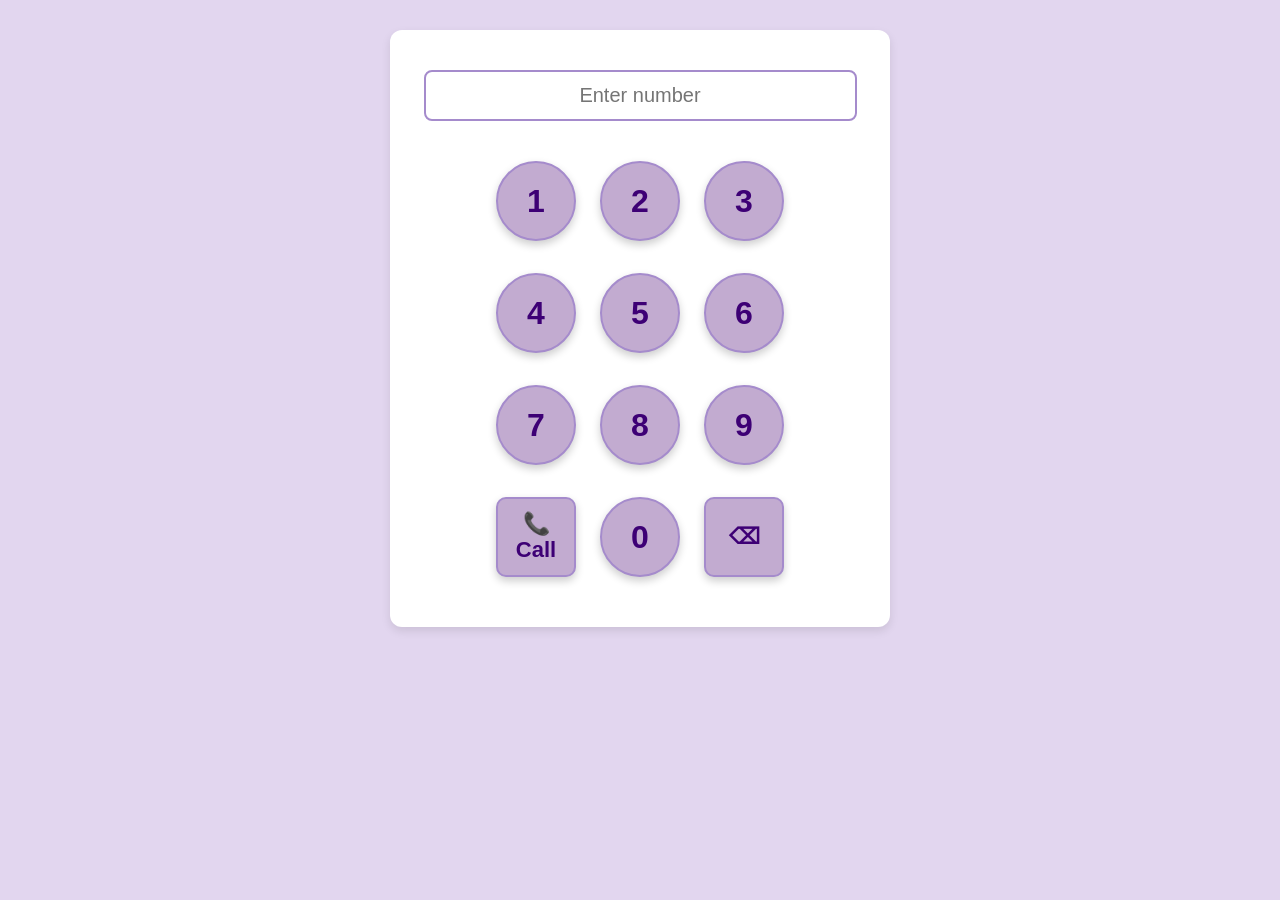
==== index.html @ 6aec9ab3 "Update index.html" ====
<!DOCTYPE html>
<html lang="en">
<head>
    <meta charset="UTF-8">
    <meta name="viewport" content="width=device-width, initial-scale=1.0, user-scalable=no, maximum-scale=1.0, viewport-fit=cover">
    <meta name="apple-mobile-web-app-capable" content="yes">
    <meta name="apple-mobile-web-app-status-bar-style" content="black-translucent">
    <meta name="apple-mobile-web-app-title" content="NUIM Phonebook">
    <link rel="apple-touch-icon" href="icon.png">
    <link rel="manifest" href="manifest.json">

    <title>NMH Phonebook</title>
    <link rel="stylesheet" href="styles.css">
</head>
<body>
    <div class="container">
        <!-- NMH Phone Dialer Section -->
        <section id="dialer-section">
            <input type="text" id="phoneNumber" placeholder="Enter number" readonly>
            <div class="dial-pad">
                <button>1</button>
                <button>2</button>
                <button>3</button>
                <button>4</button>
                <button>5</button>
                <button>6</button>
                <button>7</button>
                <button>8</button>
                <button>9</button>
                <button id="callButton">📞 Call</button>
                <button>0</button>
                <button id="clearButton">⌫</button>
            </div>
        </section>

        <!-- Phonebook Sections (Toggled) -->
        <section id="phonebook-container" style="display: none;">
            <button id="toggleDirectory">VA Phonebook</button>
            
        <!-- NMH Phonebook  -->
        <section id="phonebookSection">
            <h1>NMH Phonebook</h1>
            <input type="text" id="searchInput" placeholder="Search for names or numbers..." onkeyup="searchNames()">
            <ul id="phonebook">
         
<h2>General</h2>
        <ul>
  <li><strong>Cardiac Arrest:</strong> <a href="tel:3126955555">312-695-5555</a></li>
    <li><strong>IT Helpdesk:</strong> <a href="tel:3129264357">312-926-4357</a></li>
    <li><strong>NMFF Clinic:</strong> <a href="tel:3126958630">312-695-8630</a></li>
    <li><strong>Bed Assignment:</strong> <a href="tel:3129262051">312-926-2051</a></li>
    <li><strong>PTC:</strong> <a href="tel:3129267647">312-926-7647</a></li>
    <li><strong>External Transfer:</strong> <a href="tel:3129263321">312-926-3321</a></li>
    <li><strong>Physician Referral Svcs:</strong> <a href="tel:3129268400">312-926-8400</a></li>
        </ul>

<h2>Medicine Floors</h2>
        <ul>
 <li><strong>MICU:</strong> <a href="tel:3129265140">312-926-5140</a></li>
    <li><strong>MICU Charge RN:</strong> <a href="tel:3129265127">312-926-5127</a></li>
    <li><strong>MICU Fax:</strong> <a href="tel:3129269332">312-926-9332</a></li>
    <li><strong>CCU:</strong> <a href="tel:3129265172">312-926-5172</a></li>
    <li><strong>CCU Charge RN:</strong> <a href="tel:3129265673">312-926-5673</a></li>
    <li><strong>CCU Fax:</strong> <a href="tel:3129267294">312-926-7294</a></li>
    <li><strong>Cardiology:</strong> <a href="tel:3126941292">312-694-1292</a></li>
    <li><strong>Cardiology Fax:</strong> <a href="tel:3126941364">312-694-1364</a></li>
    <li><strong>11E:</strong> <a href="tel:3129262853">312-926-2853</a></li>
    <li><strong>13E:</strong> <a href="tel:3129262356">312-926-2356</a></li>
    <li><strong>13W:</strong> <a href="tel:3129262381">312-926-2381</a></li>
    <li><strong>14E:</strong> <a href="tel:3129262365">312-926-2365</a></li>
    <li><strong>15E:</strong> <a href="tel:3129262362">312-926-2362</a></li>
    <li><strong>Dialysis:</strong> <a href="tel:3129261696">312-926-1696</a></li>
    <li><strong>Prentice 14 N/S:</strong> <a href="tel:3124721410">312-472-1410</a></li>
    <li><strong>Prentice 15 N/S:</strong> <a href="tel:3124721510">312-472-1510</a></li>
    <li><strong>Prentice 16 N/S:</strong> <a href="tel:3124721610">312-472-1610</a></li>
    <li><strong>ER 1st Floor:</strong> <a href="tel:3129266222">312-926-6222</a></li>
    <li><strong>ER Mezzanine:</strong> <a href="tel:3129261095">312-926-1095</a></li>
        </ul>

<h2>Team Rooms</h2>
        <ul>
    <li><strong>Windows Room:</strong> <a href="tel:3129266691">312-926-6691</a></li>
    <li><strong>MICU:</strong> <a href="tel:3129261563">312-926-1563</a></li>
    <li><strong>CCU:</strong> <a href="tel:3129260783">312-926-0783</a></li>
    <li><strong>General Cardiology:</strong> <a href="tel:3126941437">312-694-1437</a></li>
    <li><strong>Hepatology:</strong> <a href="tel:3129265442">312-926-5442</a></li>
    <li><strong>Oncology- Red:</strong> <a href="tel:3124721539">312-472-1539</a></li>
    <li><strong>Oncology - Green (incorrect):</strong> <a href="tel:3124721439">312-472-1439</a></li>
        </ul>

<h2>Pharmacy</h2>
        <ul>
    <li><strong>Outpatient - Walgreen's:</strong> <a href="tel:3129511084">312-951-1084</a></li>
    <li><strong>Outpatient - Walgreen's Fax:</strong> <a href="tel:3129511227">312-951-1227</a></li>
    <li><strong>Inpatient Pharmacy:</strong> <a href="tel:3129265147">312-926-5147 (option 4)</a></li>
    <li><strong>Prentice:</strong> <a href="tel:3124723790">312-472-3790</a></li>
    <li><strong>General Cardiology:</strong> <a href="tel:3126941292">312-694-1292</a></li>
    <li><strong>Hepatology:</strong> <a href="tel:3126941364">312-694-1364</a></li>
    <li><strong>Oncology - Red:</strong> <a href="tel:3129268222">312-926-8222</a></li>
    <li><strong>Oncology - Green (incorrect):</strong> <a href="tel:3129268222">312-926-8222</a></li>
        </ul>

<h2>Laboratory</h2>
        <ul>
    <li><strong>Specimen Receiving:</strong> <a href="tel:3129267970">312-926-7970</a></li>
    <li><strong>ABG:</strong> <a href="tel:3129265174">312-926-5174</a></li>
    <li><strong>Autopsy:</strong> <a href="tel:3129263212">312-926-3212</a></li>
    <li><strong>Blood Bank:</strong> <a href="tel:3129262513">312-926-2513</a></li>
    <li><strong>Chemistry:</strong> <a href="tel:3129267536">312-926-7536</a></li>
    <li><strong>Flow Cytometry:</strong> <a href="tel:3129267360">312-926-7360</a></li>
    <li><strong>Heme/Cell Count:</strong> <a href="tel:3129263200">312-926-3200</a></li>
    <li><strong>Chemistry:</strong> <a href="tel:3129267536">312-926-7536</a></li>
    <li><strong>Hemostasis:</strong> <a href="tel:3129262428">312-926-2428</a></li>
    <li><strong>Micro:</strong> <a href="tel:3129263202">312-926-3202</a></li>
    <li><strong>Molecular:</strong> <a href="tel:3129264384">312-926-4384</a></li>
    <li><strong>Pathology:</strong> <a href="tel:3129263211">312-926-3211</a></li>
    <li><strong>BmBx:</strong> <a href="tel:3129268501">312-926-8501</a></li>
    <li><strong>Send-out:</strong> <a href="tel:3129261200">312-926-1200</a></li>
</ul>

<h2>Radiology</h2>
        <ul>
 <li><strong>After Hours Reading:</strong> <a href="tel:3129267038">312-926-7038</a></li>
    <li><strong>General Radiology:</strong> <a href="tel:3129265105">312-926-5105</a></li>
    <li><strong>MSK Reading:</strong> <a href="tel:3129267218">312-926-7218</a></li>
    <li><strong>Prentice XR:</strong> <a href="tel:3124720532">312-472-0532</a></li>
    <li><strong>CT Order/Protocol:</strong> <a href="tel:3129265314">312-926-5314</a></li>
    <li><strong>Prentice CT:</strong> <a href="tel:3124720559">312-472-0559</a></li>
    <li><strong>Body Reading:</strong> <a href="tel:3129265894">312-926-5894</a></li>
    <li><strong>Chest Reading:</strong> <a href="tel:3129265204">312-926-5204</a></li>
    <li><strong>MSK Reading:</strong> <a href="tel:3129267034">312-926-7034</a></li>
    <li><strong>ENT Reading:</strong> <a href="tel:3129262042">312-926-2042</a></li>
    <li><strong>MRI Order/Protocol:</strong> <a href="tel:3129264333">312-926-4333</a></li>
    <li><strong>MRI Fax:</strong> <a href="tel:3129266452">312-926-6452</a></li>
    <li><strong>MRI Prentice MR:</strong> <a href="tel:3124720556">312-472-0556</a></li>
    <li><strong>MRI Body Reading:</strong> <a href="tel:3129261810">312-926-1810</a></li>
    <li><strong>MRI Cardiac Reading:</strong> <a href="tel:3129261838">312-926-1838</a></li>
    <li><strong>MRI Neuro Reading:</strong> <a href="tel:3129264408">312-926-4408</a></li>
    <li><strong>Interventional Radiology:</strong> <a href="tel:3129265200">312-926-5200</a></li>
    <li><strong>Nuclear:</strong> <a href="tel:3129262320">312-926-2320</a></li>
    <li><strong>Ultrasound Ordering:</strong> <a href="tel:3129267032">312-926-7032</a></li>
    <li><strong>Ultrasound Reading:</strong> <a href="tel:3129262761">312-926-2761</a></li>
    <li><strong>Duplex:</strong> <a href="tel:3129265809">312-926-5809</a></li>
    <li><strong>PETCT:</strong> <a href="tel:3129263762">312-926-3762</a></li>
        </ul>

<h2>Services</h2>
        <ul>
 <li><strong>Cardiac Cath - General:</strong> 8 Flr <a href="tel:3129265135">312-926-5135</a></li>
    <li><strong>Cardiac Cath Back Line:</strong> <a href="tel:3129265176">312-926-5176</a></li>
    <li><strong>Cardiac Nuc Stress:</strong> 8 Flr <a href="tel:3129267486">312-926-7486</a></li>
    <li><strong>Echo (rest/stress):</strong> 8 Flr <a href="tel:3129262629">312-926-2629</a></li>
    <li><strong>Holter:</strong> <a href="tel:3126954965">312-695-4965</a></li>
    <li><strong>Coumadin Clinic:</strong> <a href="tel:3126954965">312-695-4965</a></li>
    <li><strong>TPN:</strong> Pager 5-7161</li>
    <li><strong>Respiratory:</strong> Pager "resp"</li>
    <li><strong>PFT Lab:</strong> <a href="tel:3129264194">312-926-4194</a></li>
    <li><strong>Medicar:</strong> <a href="tel:3129269883">312-926-9883</a></li>
    <li><strong>RIC (PM&R consult):</strong> <a href="tel:3122381058">312-238-1058</a></li>
    <li><strong>PT (Weekends):</strong> Pager 5-7685</li>
    <li><strong>Ballert:</strong> <a href="tel:3127874400">312-787-4400</a></li>
    <li><strong>Courier:</strong> <a href="tel:8558445227">855-844-5227</a></li>
    <li><strong>Weekend SW:</strong> Pager 5-3025</li>
    <li><strong>Environmental Svs:</strong> <a href="tel:3126957271">312-695-7271</a></li>
    <li><strong>Maintenance:</strong> <a href="tel:3129268888">312-926-8888</a></li>
    <li><strong>Medical Records:</strong> <a href="tel:3129263376">312-926-3376</a></li>
    <li><strong>Imaging Disk Request:</strong> <a href="tel:3129265510">312-926-5510</a></li>
</ul>
        </ul>
            </ul> </section>

   <section id="vaPhonebookSection" style="display: none;">
            <h1>VA Phonebook</h1>
            
    <ul>
        <li><strong>JBVAMC Test 1:</strong> 312-569-8387</li>
        <li><strong>JBVAMC Test 2:</strong> 312-569-8387</li>
        <li><strong>JBVAMC Test 3:</strong> 312-569-8387</li>
        <li><strong>JBVAMC Test 4:</strong> 312-569-8387</li>
        <li><strong>JBVAMC Test 5:</strong> 312-569-8387</li>    </ul> </section>

  <!-- Toggle Buttons -->
<div class="container">
    <button id="toggleView">Go to NMH Phonebook</button>
    <button id="toggleDirectory">Go to VA Phonebook</button>
</div>

    <script src="script.js"></script>

</body>
</html>
---- styles.css ----
/* General Reset */
html, body {
    touch-action: manipulation;
    background: #E2D6EF;  /* Light muted lavender */
    color: #333333;  /* Dark gray for readability */
    font-family: 'Arial', sans-serif;
    text-align: left;
    margin: 0;
    padding: 0;
}

/* Fullscreen Mobile Fix */
html, body {

    -webkit-touch-callout: none;
    -webkit-user-select: none;
    user-select: none;
    touch-action: none;

}

/* Container Styling */
.container {
    width: 90%;
    max-width: 450px;
    margin: 30px auto;
    background: #FFFFFF; /* Clean white background for contrast */
    padding: 25px;
    box-shadow: 0px 4px 10px rgba(0, 0, 0, 0.1);
    border-radius: 12px;
    text-align: center;
}

/* Header Text */
h1 {
    font-size: 22px;
    color: #3D0075; /* Deep purple for branding */
}

h2 {
    font-size: 20px;
    margin-left: 0;
    padding-left: 0; 
    color: #5A268D;
    font-weight: bold;
    text-align: left; 
}



/* Input Fields */
input {
    width: 90%;
    padding: 12px;
    font-size: 20px;
    text-align: center;
    margin: 15px 0;
    border: 2px solid #A58BCC; /* Soft lavender border */
    border-radius: 8px;
    background: #FFFFFF;
    color: #3D0075;
    outline: none;
}

input:focus {
    border-color: #8360B9; /* Muted violet */
}

/* Dial Pad Styling */
.dial-pad {
    display: grid;
    grid-template-columns: repeat(3, 1fr);
    gap: 12px;
    justify-content: center;
    padding: 15px;
    max-width: 300px;
    margin: 0 auto;
}

.dial-pad button {
    padding: 20px;
    font-size: 32px;
    font-weight: bold;
    background: #C2ABD0;  /* Deep Royal Purple */
    color: #3D0075;
    border: 2px solid #A58BCC;  /* Light Lavender Border */
    border-radius: 50%;  /* Circular buttons like iPhone */
    cursor: pointer;
    width: 80px;
    height: 80px;
    display: flex;
    justify-content: center;
    align-items: center;
    transition: background 0.3s ease-in-out, transform 0.2s;
    box-shadow: 0px 4px 8px rgba(0, 0, 0, 0.2);  /* Soft shadow for depth */
}

.dial-pad button:hover {
    background: #A58BCC; /* Lighter Violet */
    border-color: #8360B9; /* Slightly brighter border on hover */
    transform: scale(1.05); /* Slight pop effect */
}

.dial-pad button:active {
    background: #8360B9; /* Darker press effect */
    box-shadow: 0px 2px 4px rgba(0, 0, 0, 0.2);
}

/* Special styling for Call and Clear buttons */
#callButton {
    background: #C2ABD0; /* Soft Lavender */
    color: #3D0075; /* Deep Purple Text */
    border: 2px solid #A58BCC;
    font-size: 22px;
    font-weight: bold;
    padding: 12px 20px;
    border-radius: 10px;
    transition: background 0.3s, transform 0.2s;
}

#callButton:hover {
    background: #A58BCC;
    transform: scale(1.05);
}

#clearButton {
    background: #C2ABD0; /* Soft Lavender */
    color: #3D0075;
    border: 2px solid #A58BCC;
    font-size: 22px;
    font-weight: bold;
    padding: 12px 20px;
    border-radius: 10px;
    transition: background 0.3s, transform 0.2s;
}

#clearButton:hover {
    background: #A58BCC;
    transform: scale(1.05);
}


/* Phonebook List Styling */
ul#phonebook {
    list-style-type: none;
    padding: 0; /* ✅ Ensures proper alignment */
    margin: 0;
    max-height: 60vh;
    overflow-y: auto;
    border: 1px solid #A58BCC;
    border-radius: 8px;
    background: #FFFFFF;
    scrollbar-width: thin;
    scrollbar-color: #A58BCC #E2D6EF;
    -webkit-overflow-scrolling: touch;
    user-select: text; /* ✅ Allows selecting text */
    -webkit-user-select: text;
}

}

ul#phonebook li {
    display: flex;
    justify-content: space-between; /* ✅ Ensures full justification */
    align-items: center; /* ✅ Keeps text vertically aligned */
    padding: 12px 15px; /* ✅ Balanced spacing */
    border-bottom: 1px solid #C8B0DD;
    font-size: 18px;
    text-align: left; /* ✅ Ensures proper text alignment */
    width: 100%; /* ✅ Makes sure the text spans full width */
}

ul#phonebook li a {
    text-decoration: none; /* ✅ Removes underline */
    color: #3D0075; /* ✅ Matches theme */
    font-weight: bold;
    flex-grow: 1; /* ✅ Ensures numbers align correctly */
    text-align: right; /* ✅ Aligns numbers to the right */
}

ul#phonebook li a:hover {
    color: #5A268D; /* ✅ Slightly lighter purple when hovered */
}



ul#phonebook li:last-child {
    border-bottom: none;
}

ul#phonebook li strong {
    color: #3D0075; 
}


/* Style the scrollbar (for Chrome, Edge, Safari) */
ul#phonebook::-webkit-scrollbar {
    width: 6px; 
}

ul#phonebook::-webkit-scrollbar-track {
    background: #E2D6EF; 
    border-radius: 10px;
}

ul#phonebook::-webkit-scrollbar-thumb {
    background: #A58BCC;
    border-radius: 10px;
}

ul#phonebook::-webkit-scrollbar-thumb:hover {
    background: #8360B9; 
}

/* Responsive Optimization for Mobile */
@media (max-width: 600px) {
    ul#phonebook {
        max-height: 50vh; 
        padding: 8px;
        width: 100%;
    }
}
/* Buttons */
button {
    margin-top: 15px;
    padding: 12px 20px;
    font-size: 18px;
    background: #3D0075; /* Deep Purple */
    color: #FFFFFF;
    border: none;
    border-radius: 5px;
    cursor: pointer;
    transition: background 0.3s ease-in-out;
}

button:hover {
    background: #8360B9;
}

/* Styling for Toggle Button */
#toggleView {
    background: #C2ABD0; 
    color: #3D0075;
    font-weight: bold;
    border: 2px solid #A58BCC;
    padding: 12px 20px;
    border-radius: 10px;
    transition: background 0.3s, transform 0.2s;
}

#toggleView:hover {
    background: #A58BCC;
    transform: scale(1.05);
}


/* Responsive Design for Mobile */
@media (max-width: 600px) {
    .container {
        width: 95%;
        padding: 15px;
    }

    .dial-pad button {
        padding: 15px;
        font-size: 20px;
    }

    input {
        font-size: 18px;
    }

    ul#phonebook li {
        font-size: 16px;
    }
}

/* Button Styling */
button {
    display: block;
    width: 90%;
    margin: 10px auto;
    padding: 12px 20px;
    font-size: 18px;
    background: #5A268D;
    color: white;
    border: none;
    border-radius: 8px;
    cursor: pointer;
    text-align: center;
}

button:hover {
    background: #8360B9;
}

/* Ensure Containers Are Centered */
.container {
    text-align: center;
}

/* Phonebook Sections */
#phonebook-container {
    text-align: left;
    width: 100%;
}

/* Adjust Toggle Buttons */
#toggleView,
#toggleDirectory {
    display: block;
    width: 90%;
    margin: 10px auto;
    padding: 12px 20px;
    font-size: 18px;
    background: #C2ABD0;
    color: #3D0075;
    border: 2px solid #A58BCC;
    border-radius: 10px;
    cursor: pointer;
    text-align: center;
    transition: background 0.3s ease-in-out, transform 0.2s;
}

#toggleView:hover,
#toggleDirectory:hover {
    background: #A58BCC;
    transform: scale(1.05);
}
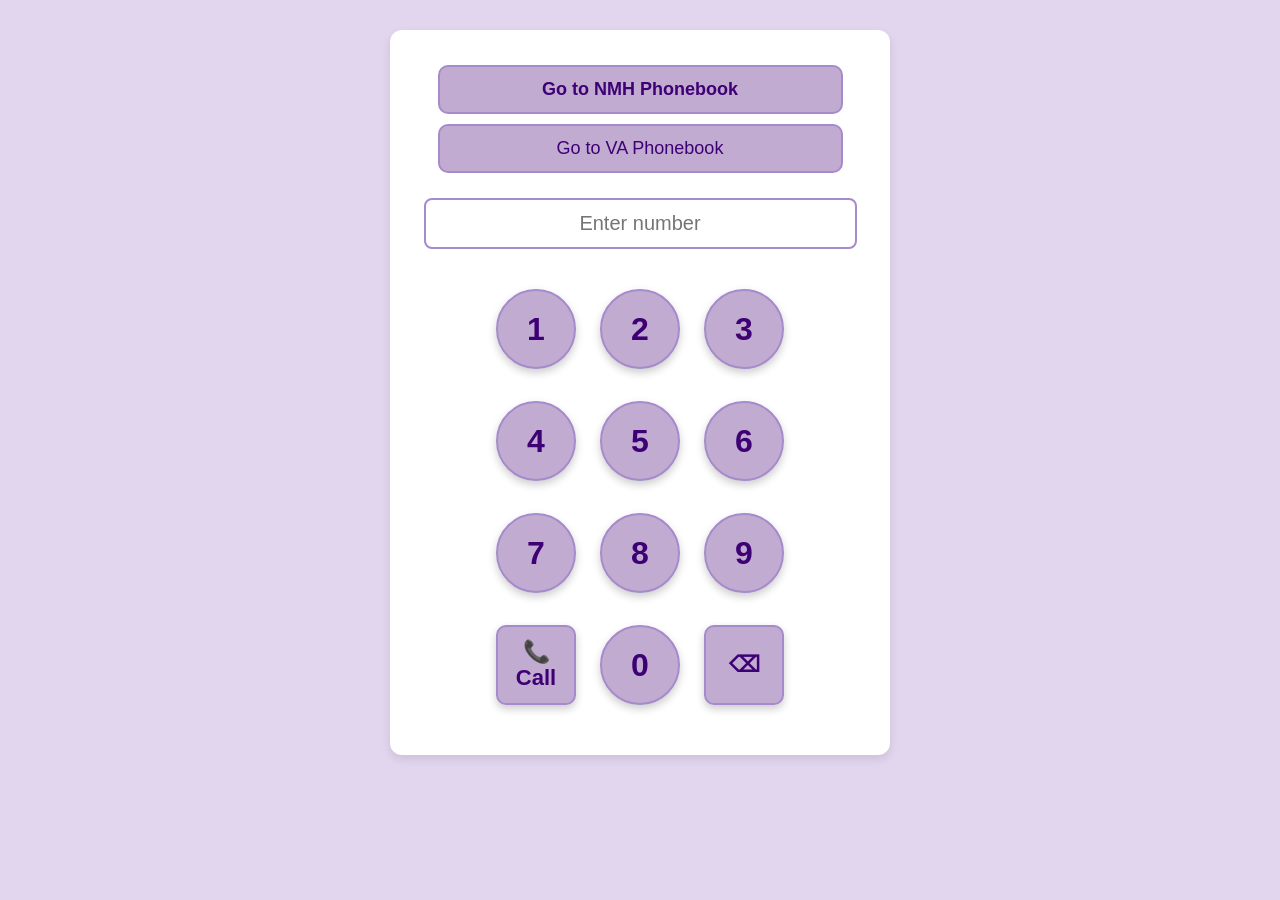
==== commit 11c6b30b: "Update index.html" ====
--- a/index.html
+++ b/index.html
@@ -8,12 +8,15 @@
     <meta name="apple-mobile-web-app-title" content="NUIM Phonebook">
     <link rel="apple-touch-icon" href="icon.png">
     <link rel="manifest" href="manifest.json">
-
     <title>NMH Phonebook</title>
     <link rel="stylesheet" href="styles.css">
 </head>
 <body>
     <div class="container">
+        <!-- Toggle Buttons -->
+        <button id="toggleView">Go to NMH Phonebook</button>
+        <button id="toggleDirectory">Go to VA Phonebook</button>
+
         <!-- NMH Phone Dialer Section -->
         <section id="dialer-section">
             <input type="text" id="phoneNumber" placeholder="Enter number" readonly>
@@ -33,160 +36,42 @@
             </div>
         </section>
 
-        <!-- Phonebook Sections (Toggled) -->
+        <!-- Phonebook Sections -->
         <section id="phonebook-container" style="display: none;">
-            <button id="toggleDirectory">VA Phonebook</button>
-            
-        <!-- NMH Phonebook  -->
-        <section id="phonebookSection">
-            <h1>NMH Phonebook</h1>
-            <input type="text" id="searchInput" placeholder="Search for names or numbers..." onkeyup="searchNames()">
-            <ul id="phonebook">
-         
-<h2>General</h2>
-        <ul>
-  <li><strong>Cardiac Arrest:</strong> <a href="tel:3126955555">312-695-5555</a></li>
-    <li><strong>IT Helpdesk:</strong> <a href="tel:3129264357">312-926-4357</a></li>
-    <li><strong>NMFF Clinic:</strong> <a href="tel:3126958630">312-695-8630</a></li>
-    <li><strong>Bed Assignment:</strong> <a href="tel:3129262051">312-926-2051</a></li>
-    <li><strong>PTC:</strong> <a href="tel:3129267647">312-926-7647</a></li>
-    <li><strong>External Transfer:</strong> <a href="tel:3129263321">312-926-3321</a></li>
-    <li><strong>Physician Referral Svcs:</strong> <a href="tel:3129268400">312-926-8400</a></li>
-        </ul>
+            <!-- NMH Phonebook -->
+            <section id="phonebookSection">
+                <h1>NMH Phonebook</h1>
+                <input type="text" id="searchInput" placeholder="Search for names or numbers..." onkeyup="searchNames()">
+                <ul id="phonebook">
+                    <h2>General</h2>
+                    <ul>
+                        <li><strong>Cardiac Arrest:</strong> <a href="tel:3126955555">312-695-5555</a></li>
+                        <li><strong>IT Helpdesk:</strong> <a href="tel:3129264357">312-926-4357</a></li>
+                        <li><strong>NMFF Clinic:</strong> <a href="tel:3126958630">312-695-8630</a></li>
+                    </ul>
 
-<h2>Medicine Floors</h2>
-        <ul>
- <li><strong>MICU:</strong> <a href="tel:3129265140">312-926-5140</a></li>
-    <li><strong>MICU Charge RN:</strong> <a href="tel:3129265127">312-926-5127</a></li>
-    <li><strong>MICU Fax:</strong> <a href="tel:3129269332">312-926-9332</a></li>
-    <li><strong>CCU:</strong> <a href="tel:3129265172">312-926-5172</a></li>
-    <li><strong>CCU Charge RN:</strong> <a href="tel:3129265673">312-926-5673</a></li>
-    <li><strong>CCU Fax:</strong> <a href="tel:3129267294">312-926-7294</a></li>
-    <li><strong>Cardiology:</strong> <a href="tel:3126941292">312-694-1292</a></li>
-    <li><strong>Cardiology Fax:</strong> <a href="tel:3126941364">312-694-1364</a></li>
-    <li><strong>11E:</strong> <a href="tel:3129262853">312-926-2853</a></li>
-    <li><strong>13E:</strong> <a href="tel:3129262356">312-926-2356</a></li>
-    <li><strong>13W:</strong> <a href="tel:3129262381">312-926-2381</a></li>
-    <li><strong>14E:</strong> <a href="tel:3129262365">312-926-2365</a></li>
-    <li><strong>15E:</strong> <a href="tel:3129262362">312-926-2362</a></li>
-    <li><strong>Dialysis:</strong> <a href="tel:3129261696">312-926-1696</a></li>
-    <li><strong>Prentice 14 N/S:</strong> <a href="tel:3124721410">312-472-1410</a></li>
-    <li><strong>Prentice 15 N/S:</strong> <a href="tel:3124721510">312-472-1510</a></li>
-    <li><strong>Prentice 16 N/S:</strong> <a href="tel:3124721610">312-472-1610</a></li>
-    <li><strong>ER 1st Floor:</strong> <a href="tel:3129266222">312-926-6222</a></li>
-    <li><strong>ER Mezzanine:</strong> <a href="tel:3129261095">312-926-1095</a></li>
-        </ul>
+                    <h2>Medicine Floors</h2>
+                    <ul>
+                        <li><strong>MICU:</strong> <a href="tel:3129265140">312-926-5140</a></li>
+                        <li><strong>MICU Charge RN:</strong> <a href="tel:3129265127">312-926-5127</a></li>
+                        <li><strong>MICU Fax:</strong> <a href="tel:3129269332">312-926-9332</a></li>
+                    </ul>
+                </ul>
+            </section>
 
-<h2>Team Rooms</h2>
-        <ul>
-    <li><strong>Windows Room:</strong> <a href="tel:3129266691">312-926-6691</a></li>
-    <li><strong>MICU:</strong> <a href="tel:3129261563">312-926-1563</a></li>
-    <li><strong>CCU:</strong> <a href="tel:3129260783">312-926-0783</a></li>
-    <li><strong>General Cardiology:</strong> <a href="tel:3126941437">312-694-1437</a></li>
-    <li><strong>Hepatology:</strong> <a href="tel:3129265442">312-926-5442</a></li>
-    <li><strong>Oncology- Red:</strong> <a href="tel:3124721539">312-472-1539</a></li>
-    <li><strong>Oncology - Green (incorrect):</strong> <a href="tel:3124721439">312-472-1439</a></li>
-        </ul>
-
-<h2>Pharmacy</h2>
-        <ul>
-    <li><strong>Outpatient - Walgreen's:</strong> <a href="tel:3129511084">312-951-1084</a></li>
-    <li><strong>Outpatient - Walgreen's Fax:</strong> <a href="tel:3129511227">312-951-1227</a></li>
-    <li><strong>Inpatient Pharmacy:</strong> <a href="tel:3129265147">312-926-5147 (option 4)</a></li>
-    <li><strong>Prentice:</strong> <a href="tel:3124723790">312-472-3790</a></li>
-    <li><strong>General Cardiology:</strong> <a href="tel:3126941292">312-694-1292</a></li>
-    <li><strong>Hepatology:</strong> <a href="tel:3126941364">312-694-1364</a></li>
-    <li><strong>Oncology - Red:</strong> <a href="tel:3129268222">312-926-8222</a></li>
-    <li><strong>Oncology - Green (incorrect):</strong> <a href="tel:3129268222">312-926-8222</a></li>
-        </ul>
-
-<h2>Laboratory</h2>
-        <ul>
-    <li><strong>Specimen Receiving:</strong> <a href="tel:3129267970">312-926-7970</a></li>
-    <li><strong>ABG:</strong> <a href="tel:3129265174">312-926-5174</a></li>
-    <li><strong>Autopsy:</strong> <a href="tel:3129263212">312-926-3212</a></li>
-    <li><strong>Blood Bank:</strong> <a href="tel:3129262513">312-926-2513</a></li>
-    <li><strong>Chemistry:</strong> <a href="tel:3129267536">312-926-7536</a></li>
-    <li><strong>Flow Cytometry:</strong> <a href="tel:3129267360">312-926-7360</a></li>
-    <li><strong>Heme/Cell Count:</strong> <a href="tel:3129263200">312-926-3200</a></li>
-    <li><strong>Chemistry:</strong> <a href="tel:3129267536">312-926-7536</a></li>
-    <li><strong>Hemostasis:</strong> <a href="tel:3129262428">312-926-2428</a></li>
-    <li><strong>Micro:</strong> <a href="tel:3129263202">312-926-3202</a></li>
-    <li><strong>Molecular:</strong> <a href="tel:3129264384">312-926-4384</a></li>
-    <li><strong>Pathology:</strong> <a href="tel:3129263211">312-926-3211</a></li>
-    <li><strong>BmBx:</strong> <a href="tel:3129268501">312-926-8501</a></li>
-    <li><strong>Send-out:</strong> <a href="tel:3129261200">312-926-1200</a></li>
-</ul>
-
-<h2>Radiology</h2>
-        <ul>
- <li><strong>After Hours Reading:</strong> <a href="tel:3129267038">312-926-7038</a></li>
-    <li><strong>General Radiology:</strong> <a href="tel:3129265105">312-926-5105</a></li>
-    <li><strong>MSK Reading:</strong> <a href="tel:3129267218">312-926-7218</a></li>
-    <li><strong>Prentice XR:</strong> <a href="tel:3124720532">312-472-0532</a></li>
-    <li><strong>CT Order/Protocol:</strong> <a href="tel:3129265314">312-926-5314</a></li>
-    <li><strong>Prentice CT:</strong> <a href="tel:3124720559">312-472-0559</a></li>
-    <li><strong>Body Reading:</strong> <a href="tel:3129265894">312-926-5894</a></li>
-    <li><strong>Chest Reading:</strong> <a href="tel:3129265204">312-926-5204</a></li>
-    <li><strong>MSK Reading:</strong> <a href="tel:3129267034">312-926-7034</a></li>
-    <li><strong>ENT Reading:</strong> <a href="tel:3129262042">312-926-2042</a></li>
-    <li><strong>MRI Order/Protocol:</strong> <a href="tel:3129264333">312-926-4333</a></li>
-    <li><strong>MRI Fax:</strong> <a href="tel:3129266452">312-926-6452</a></li>
-    <li><strong>MRI Prentice MR:</strong> <a href="tel:3124720556">312-472-0556</a></li>
-    <li><strong>MRI Body Reading:</strong> <a href="tel:3129261810">312-926-1810</a></li>
-    <li><strong>MRI Cardiac Reading:</strong> <a href="tel:3129261838">312-926-1838</a></li>
-    <li><strong>MRI Neuro Reading:</strong> <a href="tel:3129264408">312-926-4408</a></li>
-    <li><strong>Interventional Radiology:</strong> <a href="tel:3129265200">312-926-5200</a></li>
-    <li><strong>Nuclear:</strong> <a href="tel:3129262320">312-926-2320</a></li>
-    <li><strong>Ultrasound Ordering:</strong> <a href="tel:3129267032">312-926-7032</a></li>
-    <li><strong>Ultrasound Reading:</strong> <a href="tel:3129262761">312-926-2761</a></li>
-    <li><strong>Duplex:</strong> <a href="tel:3129265809">312-926-5809</a></li>
-    <li><strong>PETCT:</strong> <a href="tel:3129263762">312-926-3762</a></li>
-        </ul>
-
-<h2>Services</h2>
-        <ul>
- <li><strong>Cardiac Cath - General:</strong> 8 Flr <a href="tel:3129265135">312-926-5135</a></li>
-    <li><strong>Cardiac Cath Back Line:</strong> <a href="tel:3129265176">312-926-5176</a></li>
-    <li><strong>Cardiac Nuc Stress:</strong> 8 Flr <a href="tel:3129267486">312-926-7486</a></li>
-    <li><strong>Echo (rest/stress):</strong> 8 Flr <a href="tel:3129262629">312-926-2629</a></li>
-    <li><strong>Holter:</strong> <a href="tel:3126954965">312-695-4965</a></li>
-    <li><strong>Coumadin Clinic:</strong> <a href="tel:3126954965">312-695-4965</a></li>
-    <li><strong>TPN:</strong> Pager 5-7161</li>
-    <li><strong>Respiratory:</strong> Pager "resp"</li>
-    <li><strong>PFT Lab:</strong> <a href="tel:3129264194">312-926-4194</a></li>
-    <li><strong>Medicar:</strong> <a href="tel:3129269883">312-926-9883</a></li>
-    <li><strong>RIC (PM&R consult):</strong> <a href="tel:3122381058">312-238-1058</a></li>
-    <li><strong>PT (Weekends):</strong> Pager 5-7685</li>
-    <li><strong>Ballert:</strong> <a href="tel:3127874400">312-787-4400</a></li>
-    <li><strong>Courier:</strong> <a href="tel:8558445227">855-844-5227</a></li>
-    <li><strong>Weekend SW:</strong> Pager 5-3025</li>
-    <li><strong>Environmental Svs:</strong> <a href="tel:3126957271">312-695-7271</a></li>
-    <li><strong>Maintenance:</strong> <a href="tel:3129268888">312-926-8888</a></li>
-    <li><strong>Medical Records:</strong> <a href="tel:3129263376">312-926-3376</a></li>
-    <li><strong>Imaging Disk Request:</strong> <a href="tel:3129265510">312-926-5510</a></li>
-</ul>
-        </ul>
-            </ul> </section>
-
-   <section id="vaPhonebookSection" style="display: none;">
-            <h1>VA Phonebook</h1>
-            
-    <ul>
-        <li><strong>JBVAMC Test 1:</strong> 312-569-8387</li>
-        <li><strong>JBVAMC Test 2:</strong> 312-569-8387</li>
-        <li><strong>JBVAMC Test 3:</strong> 312-569-8387</li>
-        <li><strong>JBVAMC Test 4:</strong> 312-569-8387</li>
-        <li><strong>JBVAMC Test 5:</strong> 312-569-8387</li>    </ul> </section>
-
-  <!-- Toggle Buttons -->
-<div class="container">
-    <button id="toggleView">Go to NMH Phonebook</button>
-    <button id="toggleDirectory">Go to VA Phonebook</button>
-</div>
+            <!-- VA Phonebook -->
+            <section id="vaPhonebookSection" style="display: none;">
+                <h1>VA Phonebook</h1>
+                <ul>
+                    <li><strong>JBVAMC Test 1:</strong> <a href="tel:3125698387">312-569-8387</a></li>
+                    <li><strong>JBVAMC Test 2:</strong> <a href="tel:3125698387">312-569-8387</a></li>
+                </ul>
+            </section>
+        </section>
+    </div>
 
     <script src="script.js"></script>
-
 </body>
 </html>
 
+
--- a/styles.css
+++ b/styles.css
@@ -305,6 +305,11 @@
     width: 100%;
 }
 
+#vaPhonebookSection {
+    display: none;
+}
+
+
 /* Adjust Toggle Buttons */
 #toggleView,
 #toggleDirectory {
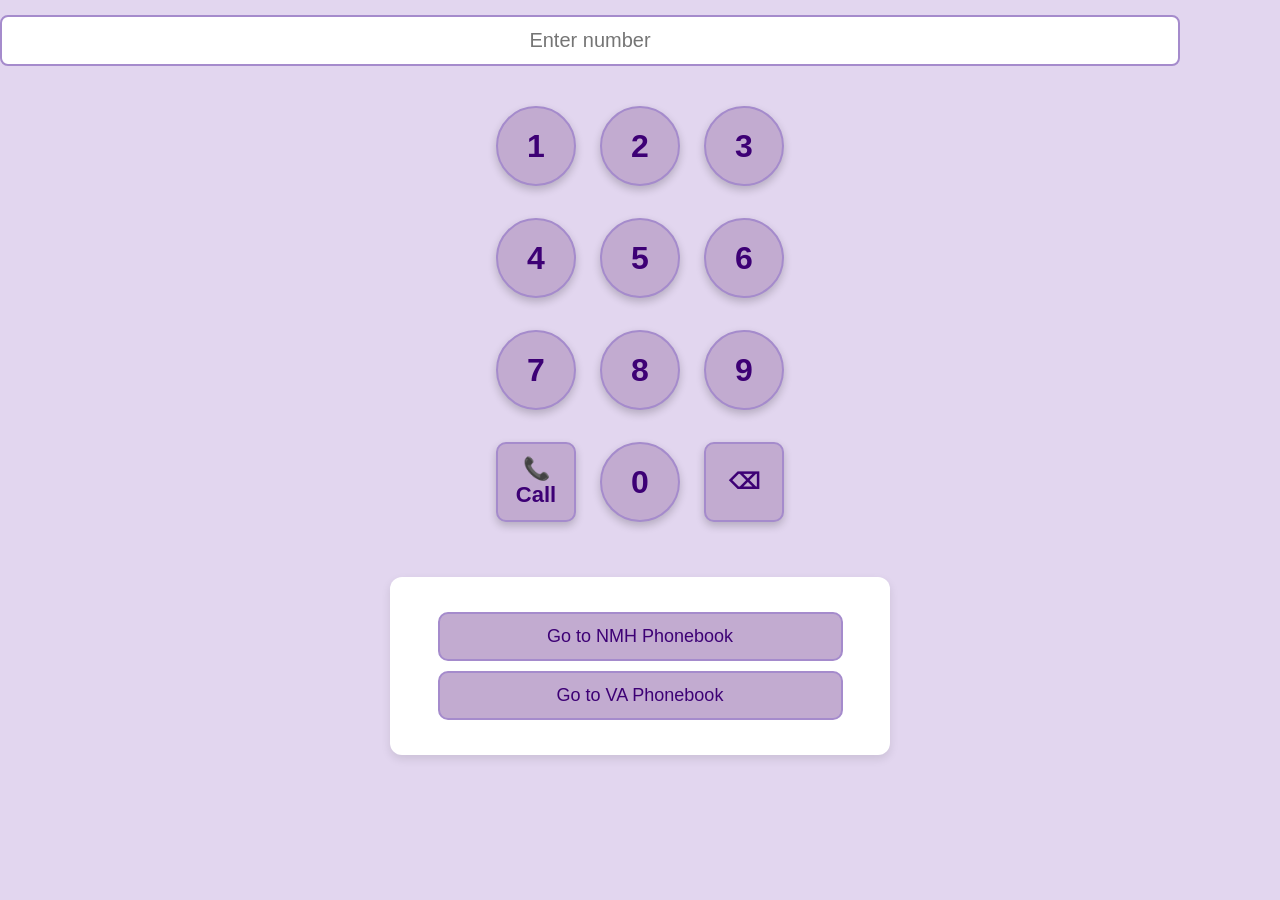
==== commit b79ef45c: "Update index.html" ====
--- a/index.html
+++ b/index.html
@@ -12,10 +12,6 @@
     <link rel="stylesheet" href="styles.css">
 </head>
 <body>
-    <div class="container">
-        <!-- Toggle Buttons -->
-        <button id="toggleView">Go to NMH Phonebook</button>
-        <button id="toggleDirectory">Go to VA Phonebook</button>
 
         <!-- NMH Phone Dialer Section -->
         <section id="dialer-section">
@@ -35,6 +31,11 @@
                 <button id="clearButton">⌫</button>
             </div>
         </section>
+
+            <div class="container">
+        <!-- Toggle Buttons -->
+        <button id="toggleView">Go to NMH Phonebook</button>
+        <button id="toggleDirectory">Go to VA Phonebook</button>
 
         <!-- Phonebook Sections -->
         <section id="phonebook-container" style="display: none;">
--- a/styles.css
+++ b/styles.css
@@ -7,16 +7,16 @@
     text-align: left;
     margin: 0;
     padding: 0;
+    height: 100vh;
+    width: 100vw;
+    overflow: hidden;
 }
 
 /* Fullscreen Mobile Fix */
 html, body {
-
     -webkit-touch-callout: none;
     -webkit-user-select: none;
     user-select: none;
-    touch-action: none;
-
 }
 
 /* Container Styling */
@@ -24,7 +24,7 @@
     width: 90%;
     max-width: 450px;
     margin: 30px auto;
-    background: #FFFFFF; /* Clean white background for contrast */
+    background: #FFFFFF;
     padding: 25px;
     box-shadow: 0px 4px 10px rgba(0, 0, 0, 0.1);
     border-radius: 12px;
@@ -34,19 +34,15 @@
 /* Header Text */
 h1 {
     font-size: 22px;
-    color: #3D0075; /* Deep purple for branding */
+    color: #3D0075;
 }
 
 h2 {
     font-size: 20px;
-    margin-left: 0;
-    padding-left: 0; 
     color: #5A268D;
     font-weight: bold;
-    text-align: left; 
-}
-
-
+    text-align: left;
+}
 
 /* Input Fields */
 input {
@@ -55,7 +51,7 @@
     font-size: 20px;
     text-align: center;
     margin: 15px 0;
-    border: 2px solid #A58BCC; /* Soft lavender border */
+    border: 2px solid #A58BCC;
     border-radius: 8px;
     background: #FFFFFF;
     color: #3D0075;
@@ -63,7 +59,7 @@
 }
 
 input:focus {
-    border-color: #8360B9; /* Muted violet */
+    border-color: #8360B9;
 }
 
 /* Dial Pad Styling */
@@ -81,10 +77,10 @@
     padding: 20px;
     font-size: 32px;
     font-weight: bold;
-    background: #C2ABD0;  /* Deep Royal Purple */
-    color: #3D0075;
-    border: 2px solid #A58BCC;  /* Light Lavender Border */
-    border-radius: 50%;  /* Circular buttons like iPhone */
+    background: #C2ABD0;
+    color: #3D0075;
+    border: 2px solid #A58BCC;
+    border-radius: 50%;
     cursor: pointer;
     width: 80px;
     height: 80px;
@@ -92,24 +88,24 @@
     justify-content: center;
     align-items: center;
     transition: background 0.3s ease-in-out, transform 0.2s;
-    box-shadow: 0px 4px 8px rgba(0, 0, 0, 0.2);  /* Soft shadow for depth */
+    box-shadow: 0px 4px 8px rgba(0, 0, 0, 0.2);
 }
 
 .dial-pad button:hover {
-    background: #A58BCC; /* Lighter Violet */
-    border-color: #8360B9; /* Slightly brighter border on hover */
-    transform: scale(1.05); /* Slight pop effect */
+    background: #A58BCC;
+    border-color: #8360B9;
+    transform: scale(1.05);
 }
 
 .dial-pad button:active {
-    background: #8360B9; /* Darker press effect */
+    background: #8360B9;
     box-shadow: 0px 2px 4px rgba(0, 0, 0, 0.2);
 }
 
-/* Special styling for Call and Clear buttons */
-#callButton {
-    background: #C2ABD0; /* Soft Lavender */
-    color: #3D0075; /* Deep Purple Text */
+/* Call and Clear Buttons */
+#callButton, #clearButton {
+    background: #C2ABD0;
+    color: #3D0075;
     border: 2px solid #A58BCC;
     font-size: 22px;
     font-weight: bold;
@@ -118,32 +114,15 @@
     transition: background 0.3s, transform 0.2s;
 }
 
-#callButton:hover {
+#callButton:hover, #clearButton:hover {
     background: #A58BCC;
     transform: scale(1.05);
 }
-
-#clearButton {
-    background: #C2ABD0; /* Soft Lavender */
-    color: #3D0075;
-    border: 2px solid #A58BCC;
-    font-size: 22px;
-    font-weight: bold;
-    padding: 12px 20px;
-    border-radius: 10px;
-    transition: background 0.3s, transform 0.2s;
-}
-
-#clearButton:hover {
-    background: #A58BCC;
-    transform: scale(1.05);
-}
-
 
 /* Phonebook List Styling */
 ul#phonebook {
     list-style-type: none;
-    padding: 0; /* ✅ Ensures proper alignment */
+    padding: 0;
     margin: 0;
     max-height: 60vh;
     overflow-y: auto;
@@ -153,53 +132,44 @@
     scrollbar-width: thin;
     scrollbar-color: #A58BCC #E2D6EF;
     -webkit-overflow-scrolling: touch;
-    user-select: text; /* ✅ Allows selecting text */
-    -webkit-user-select: text;
-}
-
+    user-select: text;
 }
 
 ul#phonebook li {
     display: flex;
-    justify-content: space-between; /* ✅ Ensures full justification */
-    align-items: center; /* ✅ Keeps text vertically aligned */
-    padding: 12px 15px; /* ✅ Balanced spacing */
+    justify-content: space-between;
+    align-items: center;
+    padding: 12px 15px;
     border-bottom: 1px solid #C8B0DD;
     font-size: 18px;
-    text-align: left; /* ✅ Ensures proper text alignment */
-    width: 100%; /* ✅ Makes sure the text spans full width */
+    text-align: left;
+    width: 100%;
 }
 
 ul#phonebook li a {
-    text-decoration: none; /* ✅ Removes underline */
-    color: #3D0075; /* ✅ Matches theme */
-    font-weight: bold;
-    flex-grow: 1; /* ✅ Ensures numbers align correctly */
-    text-align: right; /* ✅ Aligns numbers to the right */
+    text-decoration: none;
+    color: #3D0075;
+    font-weight: normal; /* Makes phone numbers not bold */
+    flex-grow: 1;
+    text-align: right;
 }
 
 ul#phonebook li a:hover {
-    color: #5A268D; /* ✅ Slightly lighter purple when hovered */
-}
-
-
-
-ul#phonebook li:last-child {
-    border-bottom: none;
+    color: #5A268D;
 }
 
 ul#phonebook li strong {
-    color: #3D0075; 
-}
-
-
-/* Style the scrollbar (for Chrome, Edge, Safari) */
+    color: #3D0075;
+    font-weight: bold;
+}
+
+/* Scrollbar Styling */
 ul#phonebook::-webkit-scrollbar {
-    width: 6px; 
+    width: 6px;
 }
 
 ul#phonebook::-webkit-scrollbar-track {
-    background: #E2D6EF; 
+    background: #E2D6EF;
     border-radius: 10px;
 }
 
@@ -209,70 +179,17 @@
 }
 
 ul#phonebook::-webkit-scrollbar-thumb:hover {
-    background: #8360B9; 
-}
-
-/* Responsive Optimization for Mobile */
-@media (max-width: 600px) {
-    ul#phonebook {
-        max-height: 50vh; 
-        padding: 8px;
-        width: 100%;
-    }
-}
-/* Buttons */
-button {
-    margin-top: 15px;
-    padding: 12px 20px;
-    font-size: 18px;
-    background: #3D0075; /* Deep Purple */
-    color: #FFFFFF;
-    border: none;
-    border-radius: 5px;
-    cursor: pointer;
-    transition: background 0.3s ease-in-out;
-}
-
-button:hover {
     background: #8360B9;
 }
 
-/* Styling for Toggle Button */
-#toggleView {
-    background: #C2ABD0; 
-    color: #3D0075;
-    font-weight: bold;
-    border: 2px solid #A58BCC;
-    padding: 12px 20px;
-    border-radius: 10px;
-    transition: background 0.3s, transform 0.2s;
-}
-
-#toggleView:hover {
-    background: #A58BCC;
-    transform: scale(1.05);
-}
-
-
-/* Responsive Design for Mobile */
-@media (max-width: 600px) {
-    .container {
-        width: 95%;
-        padding: 15px;
-    }
-
-    .dial-pad button {
-        padding: 15px;
-        font-size: 20px;
-    }
-
-    input {
-        font-size: 18px;
-    }
-
-    ul#phonebook li {
-        font-size: 16px;
-    }
+/* Phonebook Sections */
+#phonebook-container {
+    text-align: left;
+    width: 100%;
+}
+
+#vaPhonebookSection {
+    display: none;
 }
 
 /* Button Styling */
@@ -288,31 +205,15 @@
     border-radius: 8px;
     cursor: pointer;
     text-align: center;
+    transition: background 0.3s ease-in-out;
 }
 
 button:hover {
     background: #8360B9;
 }
 
-/* Ensure Containers Are Centered */
-.container {
-    text-align: center;
-}
-
-/* Phonebook Sections */
-#phonebook-container {
-    text-align: left;
-    width: 100%;
-}
-
-#vaPhonebookSection {
-    display: none;
-}
-
-
-/* Adjust Toggle Buttons */
-#toggleView,
-#toggleDirectory {
+/* Toggle Buttons */
+#toggleView, #toggleDirectory {
     display: block;
     width: 90%;
     margin: 10px auto;
@@ -327,8 +228,34 @@
     transition: background 0.3s ease-in-out, transform 0.2s;
 }
 
-#toggleView:hover,
-#toggleDirectory:hover {
+#toggleView:hover, #toggleDirectory:hover {
     background: #A58BCC;
     transform: scale(1.05);
 }
+
+/* Responsive Design for Mobile */
+@media (max-width: 600px) {
+    .container {
+        width: 95%;
+        padding: 15px;
+    }
+
+    .dial-pad button {
+        padding: 15px;
+        font-size: 20px;
+    }
+
+    input {
+        font-size: 18px;
+    }
+
+    ul#phonebook {
+        max-height: 50vh;
+        padding: 8px;
+        width: 100%;
+    }
+
+    ul#phonebook li {
+        font-size: 16px;
+    }
+}
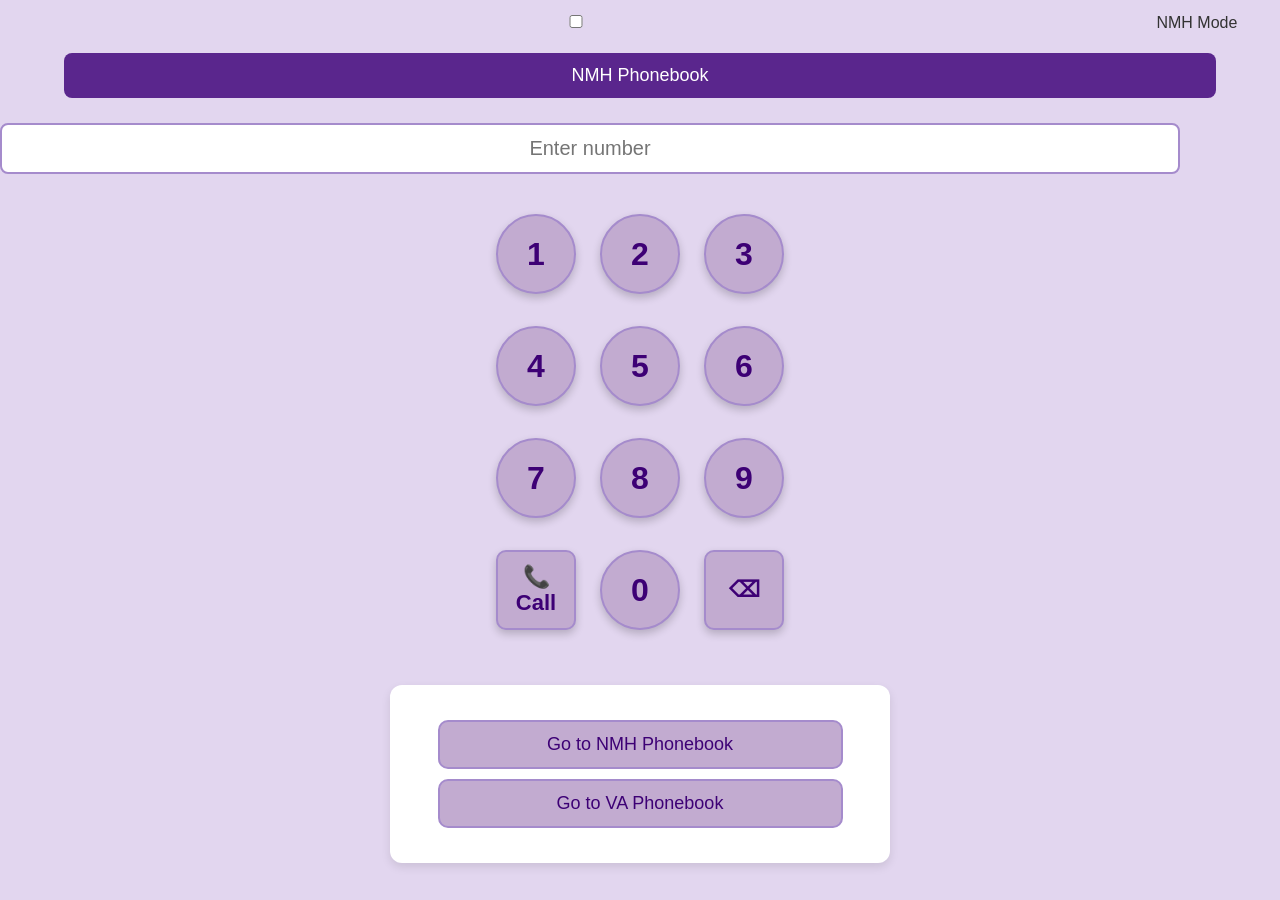
==== commit 7ddf461c: "Update index.html" ====
--- a/index.html
+++ b/index.html
@@ -12,6 +12,19 @@
     <link rel="stylesheet" href="styles.css">
 </head>
 <body>
+
+    <!-- Mode Toggle Switch -->
+<div class="toggle-container">
+    <label class="switch">
+        <input type="checkbox" id="modeToggle">
+        <span class="slider round"></span>
+    </label>
+    <span id="modeLabel">NMH Mode</span>
+</div>
+
+<!-- Phonebook Button -->
+<button id="phonebookButton">NMH Phonebook</button>
+
 
         <!-- NMH Phone Dialer Section -->
         <section id="dialer-section">
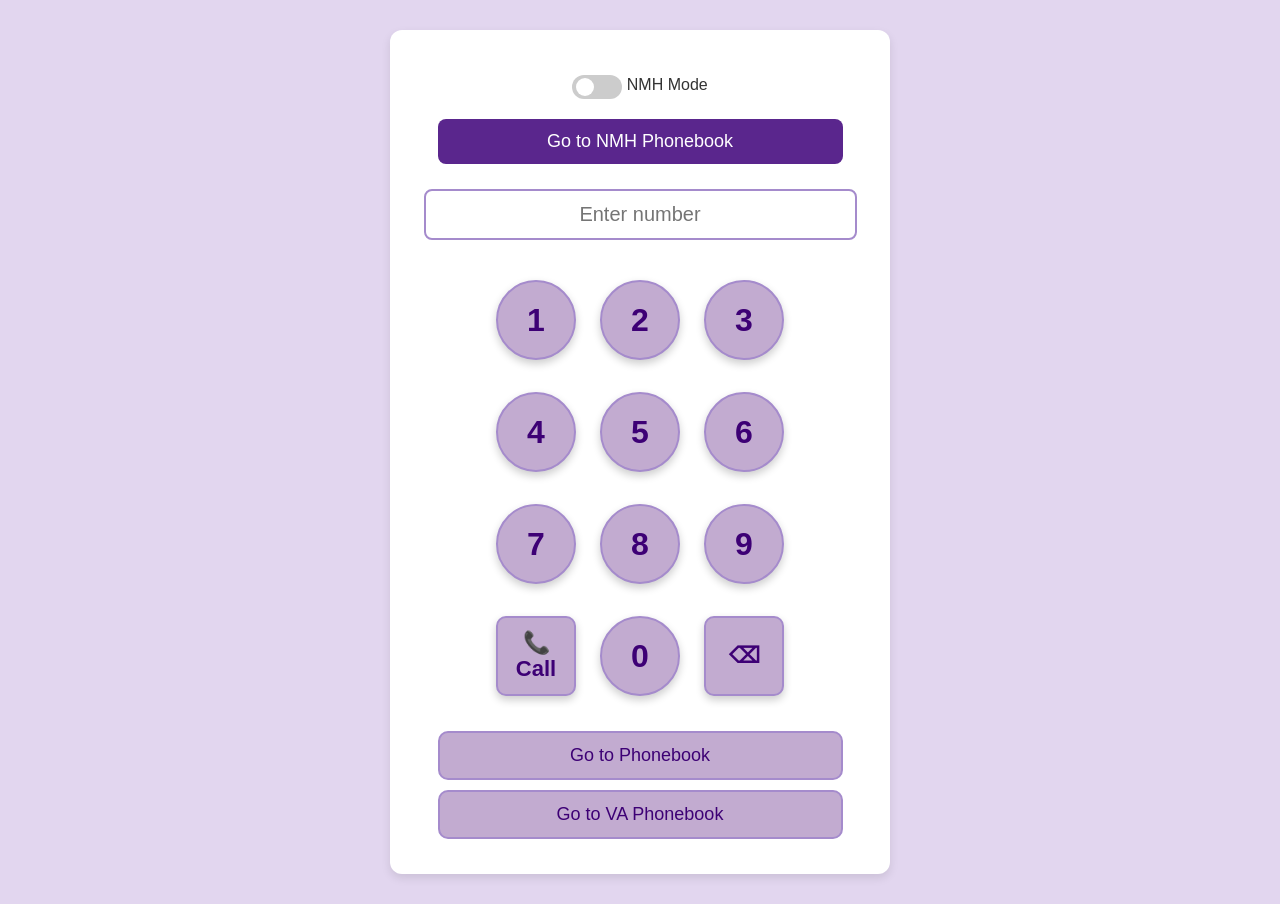
==== commit 4776f371: "Update index.html" ====
--- a/index.html
+++ b/index.html
@@ -13,20 +13,20 @@
 </head>
 <body>
 
-    <!-- Mode Toggle Switch -->
-<div class="toggle-container">
-    <label class="switch">
-        <input type="checkbox" id="modeToggle">
-        <span class="slider round"></span>
-    </label>
-    <span id="modeLabel">NMH Mode</span>
-</div>
+    <div class="container">
+        <!-- 📌 Mode Toggle Switch -->
+        <div class="toggle-container">
+            <label class="switch">
+                <input type="checkbox" id="modeToggle">
+                <span class="slider round"></span>
+            </label>
+            <span id="modeLabel">NMH Mode</span>
+        </div>
 
-<!-- Phonebook Button -->
-<button id="phonebookButton">NMH Phonebook</button>
+        <!-- 📌 Phonebook Button (Dynamically Switches Between NMH/VA) -->
+        <button id="phonebookButton">Go to NMH Phonebook</button>
 
-
-        <!-- NMH Phone Dialer Section -->
+        <!-- 📌 NMH Phone Dialer Section -->
         <section id="dialer-section">
             <input type="text" id="phoneNumber" placeholder="Enter number" readonly>
             <div class="dial-pad">
@@ -45,35 +45,31 @@
             </div>
         </section>
 
-            <div class="container">
-        <!-- Toggle Buttons -->
-        <button id="toggleView">Go to NMH Phonebook</button>
+        <!-- 📌 Toggle Buttons -->
+        <button id="toggleView">Go to Phonebook</button>
         <button id="toggleDirectory">Go to VA Phonebook</button>
 
-        <!-- Phonebook Sections -->
+        <!-- 📌 Phonebook Sections (Hidden Initially) -->
         <section id="phonebook-container" style="display: none;">
-            <!-- NMH Phonebook -->
+            
+            <!-- 📌 NMH Phonebook -->
             <section id="phonebookSection">
                 <h1>NMH Phonebook</h1>
-                <input type="text" id="searchInput" placeholder="Search for names or numbers..." onkeyup="searchNames()">
+                <input type="text" id="searchInput" placeholder="Search for names or numbers...">
                 <ul id="phonebook">
                     <h2>General</h2>
-                    <ul>
-                        <li><strong>Cardiac Arrest:</strong> <a href="tel:3126955555">312-695-5555</a></li>
-                        <li><strong>IT Helpdesk:</strong> <a href="tel:3129264357">312-926-4357</a></li>
-                        <li><strong>NMFF Clinic:</strong> <a href="tel:3126958630">312-695-8630</a></li>
-                    </ul>
+                    <li><strong>Cardiac Arrest:</strong> <a href="tel:3126955555">312-695-5555</a></li>
+                    <li><strong>IT Helpdesk:</strong> <a href="tel:3129264357">312-926-4357</a></li>
+                    <li><strong>NMFF Clinic:</strong> <a href="tel:3126958630">312-695-8630</a></li>
 
                     <h2>Medicine Floors</h2>
-                    <ul>
-                        <li><strong>MICU:</strong> <a href="tel:3129265140">312-926-5140</a></li>
-                        <li><strong>MICU Charge RN:</strong> <a href="tel:3129265127">312-926-5127</a></li>
-                        <li><strong>MICU Fax:</strong> <a href="tel:3129269332">312-926-9332</a></li>
-                    </ul>
+                    <li><strong>MICU:</strong> <a href="tel:3129265140">312-926-5140</a></li>
+                    <li><strong>MICU Charge RN:</strong> <a href="tel:3129265127">312-926-5127</a></li>
+                    <li><strong>MICU Fax:</strong> <a href="tel:3129269332">312-926-9332</a></li>
                 </ul>
             </section>
 
-            <!-- VA Phonebook -->
+            <!-- 📌 VA Phonebook (Hidden by Default) -->
             <section id="vaPhonebookSection" style="display: none;">
                 <h1>VA Phonebook</h1>
                 <ul>
@@ -81,11 +77,10 @@
                     <li><strong>JBVAMC Test 2:</strong> <a href="tel:3125698387">312-569-8387</a></li>
                 </ul>
             </section>
+
         </section>
     </div>
 
     <script src="script.js"></script>
 </body>
 </html>
-
-
--- a/styles.css
+++ b/styles.css
@@ -259,3 +259,55 @@
         font-size: 16px;
     }
 }
+
+
+/* Toggle Switch Styles */
+.toggle-container {
+    text-align: center;
+    margin: 20px 0;
+}
+
+.switch {
+    position: relative;
+    display: inline-block;
+    width: 50px;
+    height: 24px;
+}
+
+.switch input {
+    opacity: 0;
+    width: 0;
+    height: 0;
+}
+
+.slider {
+    position: absolute;
+    cursor: pointer;
+    top: 0;
+    left: 0;
+    right: 0;
+    bottom: 0;
+    background-color: #ccc;
+    transition: 0.4s;
+    border-radius: 24px;
+}
+
+.slider:before {
+    position: absolute;
+    content: "";
+    height: 18px;
+    width: 18px;
+    left: 4px;
+    bottom: 3px;
+    background-color: white;
+    transition: 0.4s;
+    border-radius: 50%;
+}
+
+input:checked + .slider {
+    background-color: #3D0075; /* Dark purple */
+}
+
+input:checked + .slider:before {
+    transform: translateX(26px);
+}
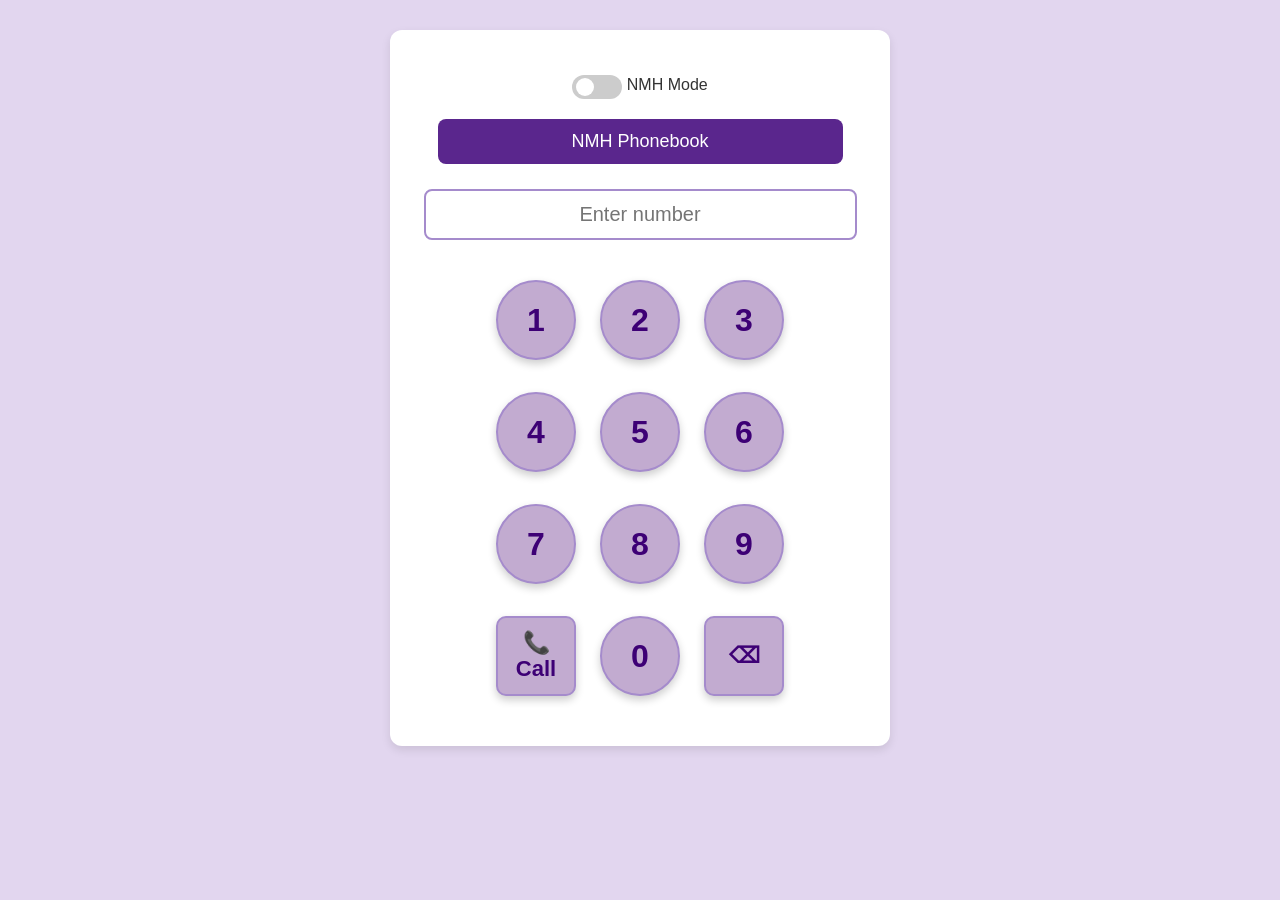
==== commit 0a434176: "Update index.html" ====
--- a/index.html
+++ b/index.html
@@ -45,10 +45,6 @@
             </div>
         </section>
 
-        <!-- 📌 Toggle Buttons -->
-        <button id="toggleView">Go to Phonebook</button>
-        <button id="toggleDirectory">Go to VA Phonebook</button>
-
         <!-- 📌 Phonebook Sections (Hidden Initially) -->
         <section id="phonebook-container" style="display: none;">
             
--- a/styles.css
+++ b/styles.css
@@ -233,34 +233,6 @@
     transform: scale(1.05);
 }
 
-/* Responsive Design for Mobile */
-@media (max-width: 600px) {
-    .container {
-        width: 95%;
-        padding: 15px;
-    }
-
-    .dial-pad button {
-        padding: 15px;
-        font-size: 20px;
-    }
-
-    input {
-        font-size: 18px;
-    }
-
-    ul#phonebook {
-        max-height: 50vh;
-        padding: 8px;
-        width: 100%;
-    }
-
-    ul#phonebook li {
-        font-size: 16px;
-    }
-}
-
-
 /* Toggle Switch Styles */
 .toggle-container {
     text-align: center;
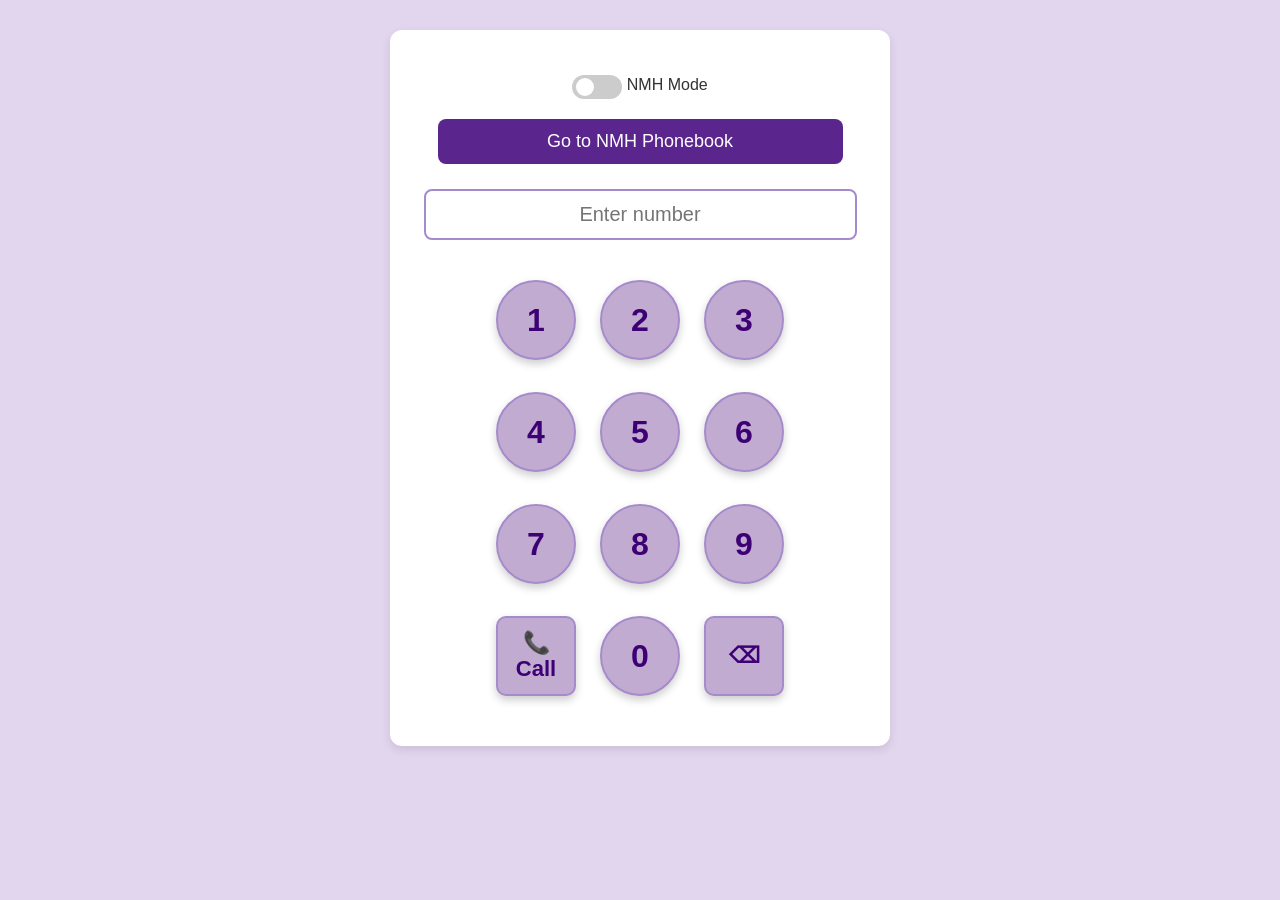
==== commit f51a1063: "Update index.html" ====
--- a/index.html
+++ b/index.html
@@ -5,15 +5,13 @@
     <meta name="viewport" content="width=device-width, initial-scale=1.0, user-scalable=no, maximum-scale=1.0, viewport-fit=cover">
     <meta name="apple-mobile-web-app-capable" content="yes">
     <meta name="apple-mobile-web-app-status-bar-style" content="black-translucent">
-    <meta name="apple-mobile-web-app-title" content="NUIM Phonebook">
-    <link rel="apple-touch-icon" href="icon.png">
-    <link rel="manifest" href="manifest.json">
     <title>NMH Phonebook</title>
     <link rel="stylesheet" href="styles.css">
 </head>
 <body>
 
     <div class="container">
+
         <!-- 📌 Mode Toggle Switch -->
         <div class="toggle-container">
             <label class="switch">
@@ -23,7 +21,7 @@
             <span id="modeLabel">NMH Mode</span>
         </div>
 
-        <!-- 📌 Phonebook Button (Dynamically Switches Between NMH/VA) -->
+        <!-- 📌 Phonebook Button -->
         <button id="phonebookButton">Go to NMH Phonebook</button>
 
         <!-- 📌 NMH Phone Dialer Section -->
@@ -45,27 +43,20 @@
             </div>
         </section>
 
-        <!-- 📌 Phonebook Sections (Hidden Initially) -->
+        <!-- 📌 Phonebook Sections -->
         <section id="phonebook-container" style="display: none;">
             
             <!-- 📌 NMH Phonebook -->
             <section id="phonebookSection">
                 <h1>NMH Phonebook</h1>
-                <input type="text" id="searchInput" placeholder="Search for names or numbers...">
-                <ul id="phonebook">
-                    <h2>General</h2>
+                <ul>
                     <li><strong>Cardiac Arrest:</strong> <a href="tel:3126955555">312-695-5555</a></li>
                     <li><strong>IT Helpdesk:</strong> <a href="tel:3129264357">312-926-4357</a></li>
                     <li><strong>NMFF Clinic:</strong> <a href="tel:3126958630">312-695-8630</a></li>
-
-                    <h2>Medicine Floors</h2>
-                    <li><strong>MICU:</strong> <a href="tel:3129265140">312-926-5140</a></li>
-                    <li><strong>MICU Charge RN:</strong> <a href="tel:3129265127">312-926-5127</a></li>
-                    <li><strong>MICU Fax:</strong> <a href="tel:3129269332">312-926-9332</a></li>
                 </ul>
             </section>
 
-            <!-- 📌 VA Phonebook (Hidden by Default) -->
+            <!-- 📌 VA Phonebook -->
             <section id="vaPhonebookSection" style="display: none;">
                 <h1>VA Phonebook</h1>
                 <ul>
@@ -75,6 +66,7 @@
             </section>
 
         </section>
+
     </div>
 
     <script src="script.js"></script>
--- a/styles.css
+++ b/styles.css
@@ -12,6 +12,11 @@
     overflow: hidden;
 }
 
+/* Ensure full page can scroll */
+body {
+    overflow-y: auto;
+}
+
 /* Fullscreen Mobile Fix */
 html, body {
     -webkit-touch-callout: none;
@@ -120,76 +125,68 @@
 }
 
 /* Phonebook List Styling */
-ul#phonebook {
+#phonebook-container {
+    text-align: left;
+    width: 100%;
+    display: none;
+    padding: 10px;
+}
+
+/* Ensure NMH & VA phonebooks are formatted the same */
+#phonebookSection, #vaPhonebookSection {
+    overflow-y: auto;
+    max-height: 75vh;  /* Allows scrolling */
+    padding: 10px;
+    background: #FFFFFF;
+    border: 1px solid #A58BCC;
+    border-radius: 8px;
+}
+
+/* List Items for Phonebook */
+#phonebookSection ul, #vaPhonebookSection ul {
     list-style-type: none;
     padding: 0;
     margin: 0;
-    max-height: 60vh;
-    overflow-y: auto;
-    border: 1px solid #A58BCC;
-    border-radius: 8px;
-    background: #FFFFFF;
-    scrollbar-width: thin;
-    scrollbar-color: #A58BCC #E2D6EF;
-    -webkit-overflow-scrolling: touch;
-    user-select: text;
-}
-
-ul#phonebook li {
+}
+
+/* Phonebook List Items */
+#phonebookSection li, #vaPhonebookSection li {
+    padding: 12px;
+    font-size: 18px;
+    border-bottom: 1px solid #C8B0DD;
     display: flex;
     justify-content: space-between;
     align-items: center;
-    padding: 12px 15px;
-    border-bottom: 1px solid #C8B0DD;
-    font-size: 18px;
-    text-align: left;
-    width: 100%;
-}
-
-ul#phonebook li a {
+}
+
+/* Phonebook Links */
+#phonebookSection li a, #vaPhonebookSection li a {
     text-decoration: none;
     color: #3D0075;
-    font-weight: normal; /* Makes phone numbers not bold */
-    flex-grow: 1;
-    text-align: right;
-}
-
-ul#phonebook li a:hover {
+    font-weight: normal;
+}
+
+#phonebookSection li a:hover, #vaPhonebookSection li a:hover {
     color: #5A268D;
 }
 
-ul#phonebook li strong {
-    color: #3D0075;
-    font-weight: bold;
-}
-
 /* Scrollbar Styling */
-ul#phonebook::-webkit-scrollbar {
+#phonebookSection::-webkit-scrollbar, #vaPhonebookSection::-webkit-scrollbar {
     width: 6px;
 }
 
-ul#phonebook::-webkit-scrollbar-track {
+#phonebookSection::-webkit-scrollbar-track, #vaPhonebookSection::-webkit-scrollbar-track {
     background: #E2D6EF;
     border-radius: 10px;
 }
 
-ul#phonebook::-webkit-scrollbar-thumb {
-    background: #A58BCC;
-    border-radius: 10px;
-}
-
-ul#phonebook::-webkit-scrollbar-thumb:hover {
+#phonebookSection::-webkit-scrollbar-thumb, #vaPhonebookSection::-webkit-scrollbar-thumb {
+    background: #A58BCC;
+    border-radius: 10px;
+}
+
+#phonebookSection::-webkit-scrollbar-thumb:hover, #vaPhonebookSection::-webkit-scrollbar-thumb:hover {
     background: #8360B9;
-}
-
-/* Phonebook Sections */
-#phonebook-container {
-    text-align: left;
-    width: 100%;
-}
-
-#vaPhonebookSection {
-    display: none;
 }
 
 /* Button Styling */
@@ -277,7 +274,7 @@
 }
 
 input:checked + .slider {
-    background-color: #3D0075; /* Dark purple */
+    background-color: #3D0075;
 }
 
 input:checked + .slider:before {
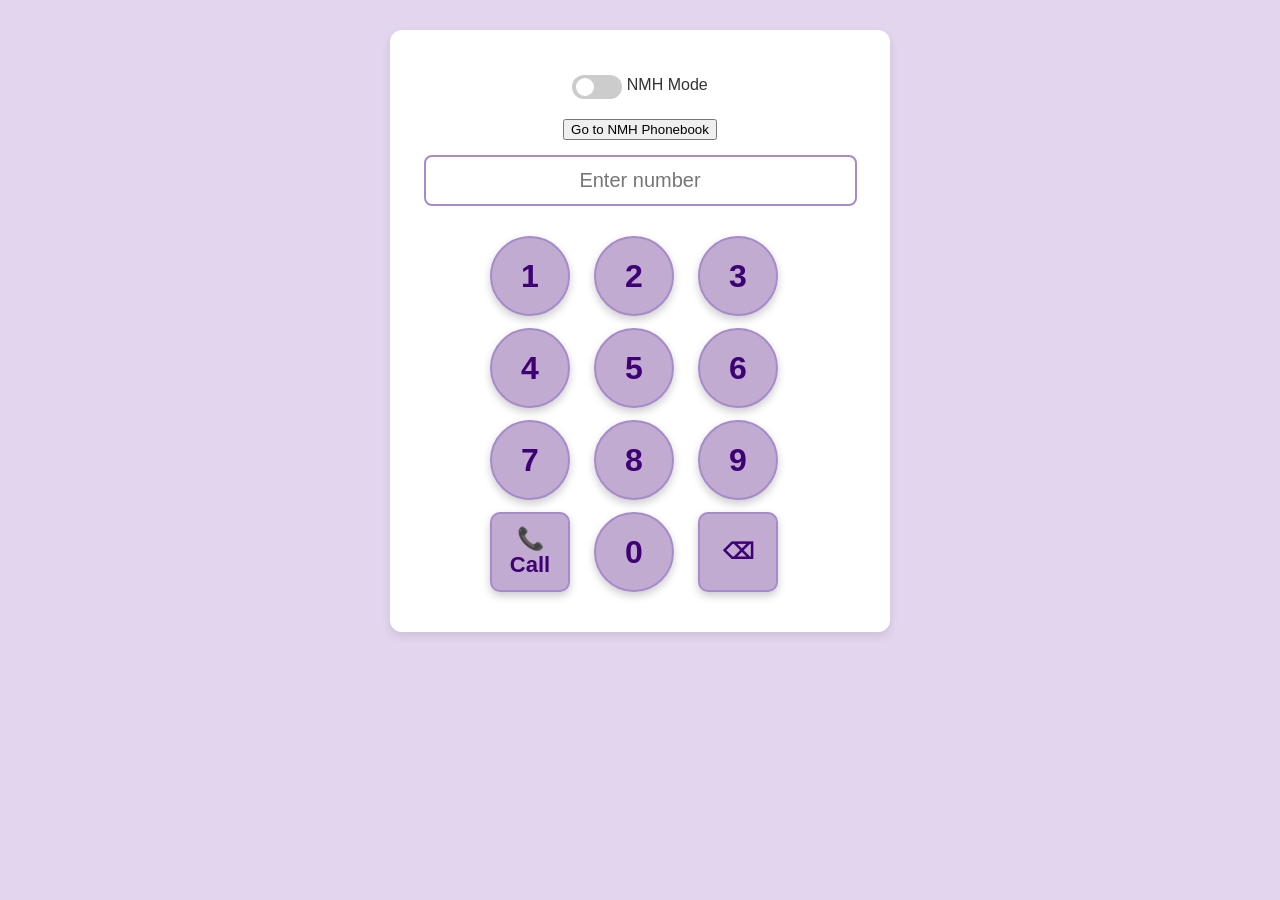
==== commit eb991d84: "Update index.html" ====
--- a/index.html
+++ b/index.html
@@ -49,11 +49,141 @@
             <!-- 📌 NMH Phonebook -->
             <section id="phonebookSection">
                 <h1>NMH Phonebook</h1>
-                <ul>
-                    <li><strong>Cardiac Arrest:</strong> <a href="tel:3126955555">312-695-5555</a></li>
-                    <li><strong>IT Helpdesk:</strong> <a href="tel:3129264357">312-926-4357</a></li>
-                    <li><strong>NMFF Clinic:</strong> <a href="tel:3126958630">312-695-8630</a></li>
-                </ul>
+<ul>
+<ul> <li><strong>Cardiac Arrest/RRT/Stroke:</strong> <a href="tel:3126955555">312-695-5555</a></li> <li><strong>IT Helpdesk:</strong> <a href="tel:3129264357">312-926-4357</a></li> <li><strong>NMFF Clinic Scheduler:</strong> <a href="tel:3126958630">312-695-8630</a></li> <li><strong>Bed Assignment:</strong> <a href="tel:3129262051">312-926-2051 (opt 1)</a></li> <li><strong>PTC:</strong> <a href="tel:3129267647">312-926-7647</a></li> <li><strong>External Transfer:</strong> <a href="tel:3129263321">312-926-3321 (opt 2)</a></li> <li><strong>Long-Distance:</strong> <a href="tel:3126952256">312-695-2256</a></li> <li><strong>Physician Referral Services:</strong> <a href="tel:3129268400">312-926-8400</a></li> </ul>
+
+<ul>
+    <li><strong>MICU CC:</strong> <a href="tel:3129265127">312-926-5127</a></li>
+    <li><strong>MICU Galter:</strong> <a href="tel:3124725140">312-472-5140</a></li>
+    <li><strong>MICU Fax:</strong> <a href="tel:3129268683">312-926-8683</a></li>
+    <li><strong>Feinberg:</strong> <a href="tel:3126949720">312-694-9720</a></li>
+    <li><strong>CCU:</strong> <a href="tel:3126942700">312-694-2700</a></li>
+    <li><strong>CCU CC:</strong> <a href="tel:3129265673">312-926-5673</a></li>
+    <li><strong>CCU Fax:</strong> <a href="tel:3126947786">312-694-7786</a></li>
+    <li><strong>11E:</strong> <a href="tel:3129262365">312-926-2365</a></li>
+    <li><strong>11E CC:</strong> <a href="tel:3129268095">312-926-8095</a></li>
+    <li><strong>11E Fax:</strong> <a href="tel:3129268119">312-926-8119</a></li>
+    <li><strong>11W:</strong> <a href="tel:3129262351">312-926-2351</a></li>
+    <li><strong>11W CC:</strong> <a href="tel:3124725211">312-472-5211</a></li>
+    <li><strong>11W Fax:</strong> <a href="tel:3126950571">312-695-0571</a></li>
+    <li><strong>13E:</strong> <a href="tel:3129262356">312-926-2356</a></li>
+    <li><strong>13E CC:</strong> <a href="tel:3129269671">312-926-9671</a></li>
+    <li><strong>13E Fax:</strong> <a href="tel:3129260968">312-926-0968</a></li>
+    <li><strong>13W:</strong> <a href="tel:3129262381">312-926-2381</a></li>
+    <li><strong>13W CC:</strong> <a href="tel:3129268109">312-926-8109</a></li>
+    <li><strong>13WFax:</strong> <a href="tel:3129266299">312-926-6299</a></li>
+    <li><strong>14E:</strong> <a href="tel:3129262853">312-926-2853</a></li>
+    <li><strong>14E CC:</strong> <a href="tel:3129260166">312-926-0166</a></li>
+    <li><strong>14E Fax:</strong> <a href="tel:3129262041">312-926-2041</a></li>
+        <li><strong>Prentice 14 North:</strong> <a href="tel:3124721410">312-472-1410</a></li>
+        <li><strong>Prentice 14 South:</strong> <a href="tel:3124721420">312-472-1420</a></li>
+        <li><strong>Prentice 14 CC:</strong> <a href="tel:3124721407">312-472-1407</a></li>
+        <li><strong>Prentice 15 North:</strong> <a href="tel:3124721510">312-472-1510</a></li>
+        <li><strong>Prentice 15 South:</strong> <a href="tel:3124721520">312-472-1520</a></li>
+            <li><strong>Prentice 15 CC:</strong> <a href="tel:3124721507">312-472-1507</a></li>
+            <li><strong>Prentice 16 North:</strong> <a href="tel:3124721610">312-472-1610</a></li>
+        <li><strong>Prentice 16 South:</strong> <a href="tel:3124721620">312-472-1620</a></li>
+            <li><strong>Prentice 16 CC:</strong> <a href="tel:3124721607">312-472-1607</a></li>
+    <li><strong>Dialysis 9 Flr:</strong> <a href="tel:3129261696">312-926-1696</a></li>
+    <li><strong>ED 1 Flr:</strong> <a href="tel:3129266222">312-926-6222</a></li>
+    <li><strong>CC:</strong> <a href="tel:3129269743">312-926-9743</a></li>
+    <li><strong>ED Mezz:</strong> <a href="tel:3129264881">312-926-4881</a></li>
+    <li><strong>FMOU:</strong> <a href="tel:3129261095">312-926-1095</a></li>
+    <li><strong>CT ICU:</strong> <a href="tel:3129265123">312-926-5123</a></li>
+    <li><strong>SICU, 8SE:</strong> <a href="tel:3129265186">312-926-5186</a></li>
+</ul>
+<ul>
+    <li><strong>Outpatient – Walgreen’s:</strong> <a href="tel:3129511084">312-951-1084</a></li>
+    <li><strong>Fax:</strong> <a href="tel:3129511227">312-951-1227</a></li>
+    <li><strong>Inpatient Pharmacy:</strong> <a href="tel:3129265147">312-926-5147</a></li>
+    <li><strong>MICU:</strong> <a href="tel:3129261895">312-926-1895</a></li>
+    <li><strong>Prentice:</strong> <a href="tel:3124723790">312-472-3790</a></li>
+    <li><strong>ALD:</strong> pager 15720</li>
+</ul>
+<ul>
+    <li><strong>Specimen Receiving 7 Flr:</strong> <a href="tel:3129267970">312-926-7970</a></li>
+    <li><strong>ABG 8 Flr:</strong> <a href="tel:3129265174">312-926-5174</a></li>
+    <li><strong>Autopsy Olson:</strong> <a href="tel:3129263212">312-926-3212</a></li>
+    <li><strong>Blood Bank 7 Flr:</strong> <a href="tel:3129262513">312-926-2513</a></li>
+    <li><strong>Chemistry 7 Flr:</strong> <a href="tel:3129267536">312-926-7536</a></li>
+    <li><strong>Flow Cytometry 7 Flr:</strong> <a href="tel:3129267360">312-926-7360</a></li>
+    <li><strong>Heme/Cell Count 7 Flr:</strong> <a href="tel:3129263200">312-926-3200</a></li>
+    <li><strong>Hemostasis 7 Flr:</strong> <a href="tel:3129262428">312-926-2428</a></li>
+    <li><strong>Micro 7 Flr:</strong> <a href="tel:3129263202">312-926-3202</a></li>
+    <li><strong>Molecular 7 Flr:</strong> <a href="tel:3129264384">312-926-4384</a></li>
+    <li><strong>Pathology 7 Flr:</strong> <a href="tel:3129263211">312-926-3211</a></li>
+    <li><strong>BmBx 7 Flr:</strong> <a href="tel:3129268501">312-926-8501</a></li>
+    <li><strong>Send-out 7 Flr:</strong> <a href="tel:3129261200">312-926-1200</a></li>
+    <li><strong>Biofire:</strong> pager 59285</li>
+</ul>
+<ul>
+    <li><strong>After Hours Reading 1 Flr:</strong> <a href="tel:3129267038">312-926-7038</a></li>
+    <li><strong>General Radiology (IP Desk):</strong> <a href="tel:3129265105">312-926-5105</a></li>
+    <li><strong>CT Order/Protocol 4 Flr:</strong> <a href="tel:3129265314">312-926-5314</a></li>
+    <li><strong>CT ED:</strong> <a href="tel:3129268724">312-926-8724</a></li>
+    <li><strong>CT Body Reading 4 Flr:</strong> <a href="tel:3129265894">312-926-5894</a></li>
+    <li><strong>Chest Reading 4 Flr:</strong> <a href="tel:3129265204">312-926-5204</a></li>
+    <li><strong>MSK Reading:</strong> <a href="tel:3124725977">312-472-5977</a></li>
+    <li><strong>ENT/Neuro Reading:</strong> <a href="tel:3129262042">312-926-2042</a></li>
+    <li><strong>MRI Order/Protocol 3 Arkes:</strong> <a href="tel:3129264333">312-926-4333</a></li>
+    <li><strong>Fax:</strong> <a href="tel:3129266452">312-926-6452</a></li>
+    <li><strong>Prentice MR:</strong> <a href="tel:3124720556">312-472-0556</a> / <a href="tel:3124720557">312-472-0557</a></li>
+    <li><strong>Body Reading 3 Arkes:</strong> <a href="tel:3129261810">312-926-1810</a></li>
+    <li><strong>Cardiac Reading:</strong> <a href="tel:3129261838">312-926-1838</a></li>
+    <li><strong>Neuro Reading:</strong> <a href="tel:3129264408">312-926-4408</a> / <a href="tel:3129264407">312-926-4407</a></li>
+    <li><strong>PET CT:</strong> <a href="tel:3129263762">312-926-3762</a></li>
+    <li><strong>Interventional Radiology 4 Flr:</strong> <a href="tel:3129265200">312-926-5200</a></li>
+    <li><strong>Nuclear 4 Flr:</strong> <a href="tel:3129262340">312-926-2340</a></li>
+    <li><strong>Ultrasound Ordering 4 Flr:</strong> <a href="tel:3129267032">312-926-7032</a></li>
+    <li><strong>Ultrasound Reading 4 Flr:</strong> <a href="tel:3129262761">312-926-2761</a></li>
+    <li><strong>OB/GYN US:</strong> <a href="tel:3124724156">312-472-4156</a></li>
+    <li><strong>Duplex US (Vascular):</strong> <a href="tel:3129265809">312-926-5809</a></li>
+</ul>
+<ul>
+    <li><strong>Anesthesia Coordinator:</strong> <a href="tel:3129269036">312-926-9036</a></li>
+    <li><strong>Cardiac Cath - General 8 Flr:</strong> <a href="tel:3129265135">312-926-5135</a></li>
+    <li><strong>Back Line:</strong> <a href="tel:3129265176">312-926-5176</a></li>
+    <li><strong>Cardiac Nuc Stress 8 Flr:</strong> <a href="tel:3129267486">312-926-7486</a></li>
+    <li><strong>Central Tele:</strong> <a href="tel:3129268356">312-926-8356</a></li>
+    <li><strong>Coumadin Clinic (BCVI):</strong> <a href="tel:3126954965">312-695-4965</a></li>
+    <li><strong>Fax:</strong> <a href="tel:3129263798">312-926-3798</a></li>
+    <li><strong>Echo (rest/stress) 8 Flr:</strong> <a href="tel:3129262629">312-926-2629</a></li>
+    <li><strong>EP Lab:</strong> <a href="tel:3129268768">312-926-8768</a></li>
+    <li><strong>Holter:</strong> ***</li>
+    <li><strong>Respiratory:</strong> Pager "resp"</li>
+    <li><strong>PFT Lab:</strong> <a href="tel:3129264194">312-926-4194</a></li>
+    <li><strong>PT:</strong> Floor-specific</li>
+    <li><strong>PT Weekends if urgent:</strong> Pager 5-7685</li>
+    <li><strong>Medicar (Superior):</strong> <a href="tel:3129265988">312-926-5988</a></li>
+    <li><strong>RIC (PM&R consult):</strong> <a href="tel:3122381058">312-238-1058</a></li>
+    <li><strong>Ballert:</strong> <a href="tel:3127874400">312-787-4400</a></li>
+    <li><strong>Courier:</strong> <a href="tel:8558445227">855-844-5227</a></li>
+    <li><strong>Weekend SW if urgent:</strong> Pager 5-3025</li>
+    <li><strong>Environmental Svcs:</strong> Pager 5-7271</li>
+    <li><strong>Maintenance:</strong> <a href="tel:3129268888">312-926-8888</a></li>
+    <li><strong>Medical Records:</strong> <a href="tel:3129263376">312-926-3376</a></li>
+    <li><strong>Imaging Disk Request:</strong> ***</li>
+</ul>
+<ul>
+    <li><strong>Windows Room:</strong> <a href="tel:3129266691">312-926-6691</a></li>
+    <li><strong>Small Windows:</strong> ***</li>
+    <li><strong>Clarke:</strong> ***</li>
+    <li><strong>13W:</strong> ***</li>
+    <li><strong>Clarke Closet:</strong> ***</li>
+    <li><strong>11E:</strong> ***</li>
+    <li><strong>11W:</strong> ***</li>
+    <li><strong>MICU 1:</strong> ***</li>
+    <li><strong>MICU 2:</strong> ***</li>
+    <li><strong>CCU:</strong> ***</li>
+    <li><strong>Gen Cardiology:</strong> ***</li>
+    <li><strong>Hepatology:</strong> ***</li>
+    <li><strong>Red (Mobile):</strong> <a href="tel:3124722627">312-472-2627</a></li>
+    <li><strong>Red (Desk):</strong> <a href="tel:3126952492">312-695-2492</a></li>
+    <li><strong>Green (Mobile):</strong> <a href="tel:3124722649">312-472-2649</a></li>
+    <li><strong>Green (Desk):</strong> <a href="tel:3129264527">312-926-4527</a></li>
+</ul>
+
+</ul>
             </section>
 
             <!-- 📌 VA Phonebook -->
--- a/styles.css
+++ b/styles.css
@@ -135,7 +135,7 @@
 /* Ensure NMH & VA phonebooks are formatted the same */
 #phonebookSection, #vaPhonebookSection {
     overflow-y: auto;
-    max-height: 75vh;  /* Allows scrolling */
+    max-height: 75vh;
     padding: 10px;
     background: #FFFFFF;
     border: 1px solid #A58BCC;
@@ -187,47 +187,6 @@
 
 #phonebookSection::-webkit-scrollbar-thumb:hover, #vaPhonebookSection::-webkit-scrollbar-thumb:hover {
     background: #8360B9;
-}
-
-/* Button Styling */
-button {
-    display: block;
-    width: 90%;
-    margin: 10px auto;
-    padding: 12px 20px;
-    font-size: 18px;
-    background: #5A268D;
-    color: white;
-    border: none;
-    border-radius: 8px;
-    cursor: pointer;
-    text-align: center;
-    transition: background 0.3s ease-in-out;
-}
-
-button:hover {
-    background: #8360B9;
-}
-
-/* Toggle Buttons */
-#toggleView, #toggleDirectory {
-    display: block;
-    width: 90%;
-    margin: 10px auto;
-    padding: 12px 20px;
-    font-size: 18px;
-    background: #C2ABD0;
-    color: #3D0075;
-    border: 2px solid #A58BCC;
-    border-radius: 10px;
-    cursor: pointer;
-    text-align: center;
-    transition: background 0.3s ease-in-out, transform 0.2s;
-}
-
-#toggleView:hover, #toggleDirectory:hover {
-    background: #A58BCC;
-    transform: scale(1.05);
 }
 
 /* Toggle Switch Styles */
@@ -280,3 +239,56 @@
 input:checked + .slider:before {
     transform: translateX(26px);
 }
+
+/* 🔹 VA MODE STYLING */
+.va-mode {
+    background: #000080 !important; /* Navy blue */
+    color: #FFFFFF !important;
+    font-family: "Courier New", Courier, monospace;
+}
+
+/* VA Dialer */
+.va-mode #dialer-section {
+    background: #C0C0C0; /* Light gray */
+    border: 2px solid #000080;
+    border-radius: 10px;
+    padding: 20px;
+}
+
+/* VA Dial Pad */
+.va-mode .dial-pad button {
+    background: #C0C0C0;
+    color: #000000;
+    border: 2px solid #000080;
+    font-family: "Courier New", Courier, monospace;
+}
+
+.va-mode .dial-pad button:hover {
+    background: #A9A9A9;
+    border-color: #FFFFFF;
+}
+
+/* VA Phonebook */
+.va-mode #phonebook-container {
+    background: #FFFFFF;
+    border: 2px solid #000080;
+}
+
+.va-mode h1, .va-mode h2 {
+    color: #FFFFFF;
+    background: #000080;
+    padding: 5px;
+    font-family: "Courier New", Courier, monospace;
+}
+
+/* VA Phonebook Button */
+.va-mode #phonebookButton {
+    background: #000080;
+    color: #FFFFFF;
+    font-family: "Courier New", Courier, monospace;
+    border: 2px solid #FFFFFF;
+}
+
+.va-mode #phonebookButton:hover {
+    background: #1A1A8A;
+}
